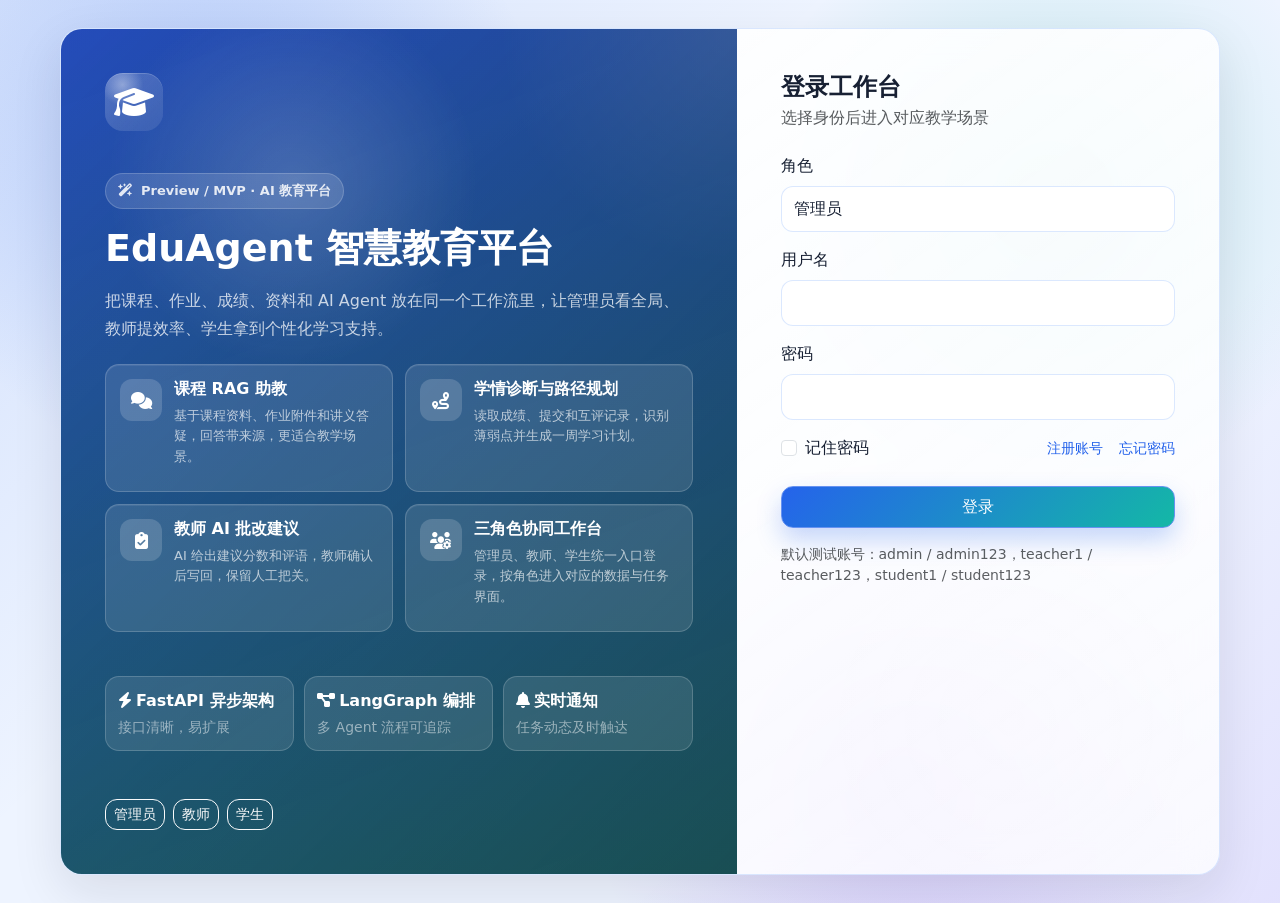
==== static/login.html @ 164353f7 "chore(repo): 同步项目代码到默认分支 # Conflicts: #	.gitignore #	README.md" ====
<!DOCTYPE html>
<html lang="zh-CN">
<head>
  <meta charset="UTF-8">
  <meta name="viewport" content="width=device-width, initial-scale=1.0">
  <title>EduAgent 智慧教育平台 - 登录</title>
  <link href="https://cdn.jsdelivr.net/npm/bootstrap@5.3.3/dist/css/bootstrap.min.css" rel="stylesheet">
  <link href="https://cdn.jsdelivr.net/npm/@fortawesome/fontawesome-free@6.5.2/css/all.min.css" rel="stylesheet">
  <link href="/static/css/app.css?v=20260730" rel="stylesheet">
</head>
<body class="auth-shell">
  <div class="auth-card row g-0">
    <div class="col-lg-7 auth-hero">
      <div class="auth-hero-content">
        <div class="brand-mark mb-4"><i class="fa-solid fa-graduation-cap fs-2"></i></div>
        <div class="auth-eyebrow"><i class="fa-solid fa-wand-magic-sparkles me-2"></i>Preview / MVP · AI 教育平台</div>
        <h1 class="auth-title">EduAgent 智慧教育平台</h1>
        <p class="auth-lead">把课程、作业、成绩、资料和 AI Agent 放在同一个工作流里，让管理员看全局、教师提效率、学生拿到个性化学习支持。</p>

        <div class="advantage-grid">
          <div class="advantage-item">
            <div class="advantage-icon"><i class="fa-solid fa-comments"></i></div>
            <div>
              <div class="advantage-title">课程 RAG 助教</div>
              <div class="advantage-desc">基于课程资料、作业附件和讲义答疑，回答带来源，更适合教学场景。</div>
            </div>
          </div>
          <div class="advantage-item">
            <div class="advantage-icon"><i class="fa-solid fa-route"></i></div>
            <div>
              <div class="advantage-title">学情诊断与路径规划</div>
              <div class="advantage-desc">读取成绩、提交和互评记录，识别薄弱点并生成一周学习计划。</div>
            </div>
          </div>
          <div class="advantage-item">
            <div class="advantage-icon"><i class="fa-solid fa-clipboard-check"></i></div>
            <div>
              <div class="advantage-title">教师 AI 批改建议</div>
              <div class="advantage-desc">AI 给出建议分数和评语，教师确认后写回，保留人工把关。</div>
            </div>
          </div>
          <div class="advantage-item">
            <div class="advantage-icon"><i class="fa-solid fa-users-gear"></i></div>
            <div>
              <div class="advantage-title">三角色协同工作台</div>
              <div class="advantage-desc">管理员、教师、学生统一入口登录，按角色进入对应的数据与任务界面。</div>
            </div>
          </div>
        </div>

        <div class="hero-mini">
          <div class="mini"><div class="fw-semibold"><i class="fa-solid fa-bolt me-1"></i>FastAPI 异步架构</div><div class="small text-white-50 mt-1">接口清晰，易扩展</div></div>
          <div class="mini"><div class="fw-semibold"><i class="fa-solid fa-diagram-project me-1"></i>LangGraph 编排</div><div class="small text-white-50 mt-1">多 Agent 流程可追踪</div></div>
          <div class="mini"><div class="fw-semibold"><i class="fa-solid fa-bell me-1"></i>实时通知</div><div class="small text-white-50 mt-1">任务动态及时触达</div></div>
        </div>
      </div>
      <div class="d-flex flex-wrap gap-2 mt-4">
        <button class="btn btn-outline-light btn-sm" onclick="fillDemo('admin','admin123','ADMIN')">管理员</button>
        <button class="btn btn-outline-light btn-sm" onclick="fillDemo('teacher1','teacher123','TEACHER')">教师</button>
        <button class="btn btn-outline-light btn-sm" onclick="fillDemo('student1','student123','STUDENT')">学生</button>
      </div>
    </div>
    <div class="col-lg-5 auth-body">
      <div class="d-flex justify-content-between align-items-start mb-4">
        <div>
          <h2 class="h4 fw-bold mb-1">登录工作台</h2>
          <div class="text-muted">选择身份后进入对应教学场景</div>
        </div>
      </div>
      <div class="mb-3">
        <label class="form-label">角色</label>
        <select id="role" class="form-select">
          <option value="ADMIN">管理员</option>
          <option value="TEACHER">教师</option>
          <option value="STUDENT">学生</option>
        </select>
      </div>
      <div class="mb-3">
        <label class="form-label">用户名</label>
        <input id="username" class="form-control" autocomplete="username">
      </div>
      <div class="mb-3">
        <label class="form-label">密码</label>
        <input id="password" type="password" class="form-control" autocomplete="current-password">
      </div>
      <div class="d-flex justify-content-between align-items-center mb-4">
        <div class="form-check">
          <input id="remember" class="form-check-input" type="checkbox">
          <label class="form-check-label" for="remember">记住密码</label>
        </div>
        <div class="d-flex gap-3">
          <a class="small text-decoration-none" href="javascript:void(0)" data-bs-toggle="modal" data-bs-target="#registerModal">注册账号</a>
          <a class="small text-decoration-none" href="javascript:void(0)" data-bs-toggle="modal" data-bs-target="#forgotModal">忘记密码</a>
        </div>
      </div>
      <button id="loginBtn" class="btn btn-primary w-100 py-2" onclick="login()">登录</button>
      <div class="mt-3 text-muted small">默认测试账号：admin / admin123，teacher1 / teacher123，student1 / student123</div>
    </div>
  </div>

  <!-- 注册账号 Modal -->
  <div class="modal fade" id="registerModal" tabindex="-1" aria-hidden="true">
    <div class="modal-dialog modal-dialog-centered">
      <div class="modal-content" style="border-radius:18px;background:var(--bg-card);backdrop-filter:blur(18px);">
        <div class="modal-header border-0 pb-0">
          <h5 class="modal-title fw-bold"><i class="fa-solid fa-user-plus me-2"></i>注册账号</h5>
          <button type="button" class="btn-close" data-bs-dismiss="modal"></button>
        </div>
        <div class="modal-body">
          <div class="mb-3">
            <label class="form-label">账号角色</label>
            <select id="regRole" class="form-select">
              <option value="STUDENT">学生</option>
              <option value="TEACHER">教师</option>
            </select>
          </div>
          <div class="mb-3">
            <label class="form-label">用户名</label>
            <input id="regUsername" class="form-control" placeholder="请输入用户名，至少3位">
          </div>
          <div class="mb-3">
            <label class="form-label">姓名</label>
            <input id="regDisplayName" class="form-control" placeholder="请输入姓名或昵称">
          </div>
          <div class="mb-3">
            <label class="form-label">邮箱</label>
            <input id="regEmail" class="form-control" placeholder="example@school.edu">
          </div>
          <div class="mb-3">
            <label class="form-label">密码</label>
            <input id="regPassword" type="password" class="form-control" placeholder="输入密码，至少6位">
          </div>
          <div class="mb-3">
            <label class="form-label">确认密码</label>
            <input id="regConfirm" type="password" class="form-control" placeholder="再次输入密码">
          </div>
        </div>
        <div class="modal-footer border-0 pt-0">
          <button class="btn btn-secondary" data-bs-dismiss="modal">取消</button>
          <button id="regBtn" class="btn btn-primary" onclick="registerAccount()">
            <i class="fa-solid fa-user-plus me-1"></i>注册
          </button>
        </div>
      </div>
    </div>
  </div>

  <!-- 忘记密码 Modal -->
  <div class="modal fade" id="forgotModal" tabindex="-1" aria-hidden="true">
    <div class="modal-dialog modal-dialog-centered">
      <div class="modal-content" style="border-radius:18px;background:var(--bg-card);backdrop-filter:blur(18px);">
        <div class="modal-header border-0 pb-0">
          <h5 class="modal-title fw-bold"><i class="fa-solid fa-key me-2"></i>重置密码</h5>
          <button type="button" class="btn-close" data-bs-dismiss="modal"></button>
        </div>
        <div class="modal-body">
          <div class="mb-3">
            <label class="form-label">用户名</label>
            <input id="fpUsername" class="form-control" placeholder="请输入您的用户名">
          </div>
          <div class="mb-3">
            <label class="form-label">账号角色</label>
            <select id="fpRole" class="form-select">
              <option value="ADMIN">管理员</option>
              <option value="TEACHER">教师</option>
              <option value="STUDENT">学生</option>
            </select>
          </div>
          <div class="mb-3">
            <label class="form-label">注册邮箱 <span class="text-muted small">（选填，验证身份用）</span></label>
            <input id="fpEmail" class="form-control" placeholder="example@school.edu">
          </div>
          <div class="mb-3">
            <label class="form-label">新密码</label>
            <input id="fpPassword" type="password" class="form-control" placeholder="输入新密码">
          </div>
          <div class="mb-3">
            <label class="form-label">确认新密码</label>
            <input id="fpConfirm" type="password" class="form-control" placeholder="再次输入新密码">
          </div>
        </div>
        <div class="modal-footer border-0 pt-0">
          <button class="btn btn-secondary" data-bs-dismiss="modal">取消</button>
          <button id="fpBtn" class="btn btn-primary" onclick="forgotPassword()">
            <i class="fa-solid fa-rotate me-1"></i>重置密码
          </button>
        </div>
      </div>
    </div>
  </div>

  <!-- Toast 提示 -->
  <div class="toast align-items-center text-bg-danger border-0 position-fixed top-0 end-0 m-3" id="toastBox" role="alert">
    <div class="d-flex">
      <div class="toast-body" id="toastText">提示</div>
      <button type="button" class="btn-close btn-close-white me-2 m-auto" data-bs-dismiss="toast"></button>
    </div>
  </div>
  <div class="toast align-items-center text-bg-success border-0 position-fixed top-0 end-0 m-3" id="toastBoxSuccess" role="alert" style="z-index:9999;">
    <div class="d-flex">
      <div class="toast-body" id="toastTextSuccess">成功</div>
      <button type="button" class="btn-close btn-close-white me-2 m-auto" data-bs-dismiss="toast"></button>
    </div>
  </div>

  <script src="https://cdn.jsdelivr.net/npm/bootstrap@5.3.3/dist/js/bootstrap.bundle.min.js"></script>
  <script>
    const rememberKey = "sms-remember-login";
    const saved = localStorage.getItem(rememberKey);
    if (saved) {
      const data = JSON.parse(saved);
      username.value = data.username || "";
      password.value = data.password || "";
      role.value = data.role || "ADMIN";
      remember.checked = true;
    }

    function fillDemo(u, p, r) {
      username.value = u;
      password.value = p;
      role.value = r;
    }

    function showToast(msg, type) {
      if (type === undefined) type = "danger";
      if (type === "success") {
        document.getElementById("toastTextSuccess").textContent = msg;
        bootstrap.Toast.getOrCreateInstance(document.getElementById("toastBoxSuccess")).show();
      } else {
        document.getElementById("toastText").textContent = msg;
        bootstrap.Toast.getOrCreateInstance(document.getElementById("toastBox")).show();
      }
    }

    async function login() {
      const payload = {
        username: username.value.trim(),
        password: password.value.trim(),
        role: role.value
      };
      if (!payload.username || !payload.password) {
        showToast("请输入用户名和密码");
        return;
      }
      loginBtn.disabled = true;
      loginBtn.textContent = "登录中...";
      try {
        const res = await fetch("/api/auth/login", {
          method: "POST",
          headers: { "Content-Type": "application/json" },
          body: JSON.stringify(payload)
        });
        const data = await res.json();
        if (data.code !== 200) throw new Error(data.message || "登录失败");
        const user = data.data;
        localStorage.setItem("token", user.token);
        localStorage.setItem("role", user.role);
        localStorage.setItem("displayName", user.displayName || user.username);
        localStorage.setItem("username", user.username);
        if (remember.checked) {
          localStorage.setItem(rememberKey, JSON.stringify(payload));
        } else {
          localStorage.removeItem(rememberKey);
        }
        location.href = user.redirectUrl + "?token=" + encodeURIComponent(user.token);
      } catch (e) {
        showToast(e.message);
      } finally {
        loginBtn.disabled = false;
        loginBtn.textContent = "登录";
      }
    }

    async function registerAccount() {
      const username = regUsername.value.trim();
      const displayName = regDisplayName.value.trim();
      const email = regEmail.value.trim();
      const password = regPassword.value.trim();
      const confirm = regConfirm.value.trim();
      const roleValue = regRole.value;

      if (!username) { showToast("请输入用户名"); return; }
      if (username.length < 3) { showToast("用户名长度至少3位"); return; }
      if (!password) { showToast("请输入密码"); return; }
      if (password.length < 6) { showToast("密码长度至少6位"); return; }
      if (password !== confirm) { showToast("两次密码输入不一致"); return; }

      regBtn.disabled = true;
      regBtn.innerHTML = '<i class="fa-solid fa-spinner fa-spin me-1"></i>注册中...';
      try {
        const res = await fetch("/api/auth/register", {
          method: "POST",
          headers: { "Content-Type": "application/json" },
          body: JSON.stringify({ username, password, display_name: displayName || username, email: email || null, role: roleValue })
        });
        const data = await res.json();
        if (data.code !== 200) throw new Error(data.message || "注册失败");
        showToast("注册成功，请使用新账号登录", "success");
        bootstrap.Modal.getInstance(document.getElementById("registerModal")).hide();
        role.value = roleValue;
        window.username.value = username;
        window.password.value = "";
        regUsername.value = "";
        regDisplayName.value = "";
        regEmail.value = "";
        regPassword.value = "";
        regConfirm.value = "";
      } catch (e) {
        showToast(e.message);
      } finally {
        regBtn.disabled = false;
        regBtn.innerHTML = '<i class="fa-solid fa-user-plus me-1"></i>注册';
      }
    }

    async function forgotPassword() {
      const username = fpUsername.value.trim();
      const role = fpRole.value;
      const email = fpEmail.value.trim();
      const password = fpPassword.value.trim();
      const confirm = fpConfirm.value.trim();

      if (!username) { showToast("请输入用户名"); return; }
      if (!password) { showToast("请输入新密码"); return; }
      if (password.length < 6) { showToast("密码长度至少6位"); return; }
      if (password !== confirm) { showToast("两次密码输入不一致"); return; }

      fpBtn.disabled = true;
      fpBtn.innerHTML = '<i class="fa-solid fa-spinner fa-spin me-1"></i>重置中...';
      try {
        const res = await fetch("/api/auth/forgot-password", {
          method: "POST",
          headers: { "Content-Type": "application/json" },
          body: JSON.stringify({ username, role, email: email || null, new_password: password })
        });
        const data = await res.json();
        if (data.code !== 200) throw new Error(data.message || "重置失败");
        showToast("密码重置成功，请使用新密码登录", "success");
        bootstrap.Modal.getInstance(document.getElementById("forgotModal")).hide();
        fpUsername.value = "";
        fpEmail.value = "";
        fpPassword.value = "";
        fpConfirm.value = "";
      } catch (e) {
        showToast(e.message);
      } finally {
        fpBtn.disabled = false;
        fpBtn.innerHTML = '<i class="fa-solid fa-rotate me-1"></i>重置密码';
      }
    }

    document.getElementById("registerModal").addEventListener("show.bs.modal", function() {
      regRole.value = role.value === "ADMIN" ? "STUDENT" : role.value;
    });

    document.addEventListener("keydown", function(e) {
      if (e.key === "Enter") {
        var register = document.getElementById("registerModal");
        var forgot = document.getElementById("forgotModal");
        if (register && register.classList.contains("show")) {
          registerAccount();
        } else if (forgot && forgot.classList.contains("show")) {
          forgotPassword();
        } else {
          login();
        }
      }
    });
  </script>
</body>
</html>
---- static/css/app.css ----
:root {
  --bg: #eef4ff;
  --bg-card: rgba(255, 255, 255, 0.88);
  --bg-panel: rgba(255, 255, 255, 0.96);
  --bg-soft: rgba(241, 245, 249, 0.9);
  --text: #172033;
  --text-main: var(--text);
  --muted: #64748b;
  --border: rgba(59, 130, 246, 0.18);
  --shadow: 0 18px 50px rgba(15, 23, 42, .10);
  --accent: #2563eb;
  --accent-2: #14b8a6;
  --accent-3: #7c3aed;
  --accent-4: #f97316;
  --focus-ring: rgba(37, 99, 235, 0.18);
  --card-grad-from: rgba(255, 255, 255, 0.94);
  --card-grad-to: rgba(255, 255, 255, 0.78);
  --card-tint: rgba(37, 99, 235, 0.08);
  --hover-tint: rgba(37, 99, 235, 0.07);
  --hero-from: rgba(29, 78, 216, 0.95);
  --hero-to: rgba(15, 118, 110, 0.92);
  --sidebar-from: rgba(15, 23, 42, 0.98);
  --sidebar-to: rgba(30, 41, 59, 0.94);
  --spot-1: rgba(37, 99, 235, 0.13);
  --spot-2: rgba(20, 184, 166, 0.12);
  --spot-3: rgba(124, 58, 237, 0.10);
  --grid-line: rgba(255, 255, 255, 0.18);
  --hero-badge-bg: rgba(37, 99, 235, 0.08);
  --hero-badge-text: var(--accent);
  --nav-active-bg: rgba(255, 255, 255, 0.16);
  --nav-hover-bg: rgba(255, 255, 255, 0.10);
  --nav-active-shadow: 0 12px 26px rgba(15, 23, 42, 0.18);
  --button-shadow: 0 12px 24px rgba(37, 99, 235, 0.25);
}

[data-theme="dark"] {
  --bg: #0b1220;
  --bg-card: rgba(15, 23, 42, 0.88);
  --bg-panel: rgba(15, 23, 42, 0.97);
  --bg-soft: rgba(20, 31, 52, 0.92);
  --text: #e5eefc;
  --text-main: var(--text);
  --muted: #93a4bd;
  --border: rgba(148, 163, 184, 0.18);
  --shadow: 0 18px 50px rgba(0, 0, 0, .34);
  --focus-ring: rgba(96, 165, 250, 0.24);
  --card-grad-from: rgba(15, 23, 42, 0.92);
  --card-grad-to: rgba(15, 23, 42, 0.76);
  --card-tint: rgba(148, 163, 184, 0.08);
  --hover-tint: rgba(148, 163, 184, 0.10);
  --grid-line: rgba(148, 163, 184, 0.12);
  --hero-badge-bg: rgba(255, 255, 255, 0.08);
  --nav-active-bg: rgba(255, 255, 255, 0.14);
  --nav-hover-bg: rgba(255, 255, 255, 0.08);
  --nav-active-shadow: 0 16px 36px rgba(0, 0, 0, 0.28);
  --button-shadow: 0 18px 32px rgba(0, 0, 0, 0.28);
}

body[data-role="admin"] {
  --accent: #3b82f6;
  --accent-2: #22d3ee;
  --accent-3: #6366f1;
  --accent-4: #8b5cf6;
  --border: rgba(96, 165, 250, 0.24);
  --focus-ring: rgba(59, 130, 246, 0.22);
  --card-tint: rgba(59, 130, 246, 0.10);
  --hover-tint: rgba(34, 211, 238, 0.10);
  --hero-from: rgba(15, 23, 42, 0.96);
  --hero-to: rgba(29, 78, 216, 0.92);
  --sidebar-from: rgba(2, 6, 23, 0.98);
  --sidebar-to: rgba(15, 23, 42, 0.95);
  --spot-1: rgba(59, 130, 246, 0.17);
  --spot-2: rgba(34, 211, 238, 0.14);
  --spot-3: rgba(99, 102, 241, 0.12);
  --hero-badge-bg: rgba(59, 130, 246, 0.14);
  --hero-badge-text: #dbeafe;
  --button-shadow: 0 14px 28px rgba(37, 99, 235, 0.30);
}

body[data-role="teacher"] {
  --accent: #ea580c;
  --accent-2: #f59e0b;
  --accent-3: #fb923c;
  --accent-4: #b45309;
  --border: rgba(249, 115, 22, 0.22);
  --focus-ring: rgba(249, 115, 22, 0.22);
  --card-tint: rgba(251, 146, 60, 0.10);
  --hover-tint: rgba(249, 115, 22, 0.08);
  --hero-from: rgba(154, 52, 18, 0.96);
  --hero-to: rgba(249, 115, 22, 0.90);
  --sidebar-from: rgba(124, 45, 18, 0.98);
  --sidebar-to: rgba(154, 52, 18, 0.94);
  --spot-1: rgba(251, 146, 60, 0.16);
  --spot-2: rgba(245, 158, 11, 0.13);
  --spot-3: rgba(234, 88, 12, 0.10);
  --hero-badge-bg: rgba(255, 237, 213, 0.16);
  --hero-badge-text: #fff7ed;
  --button-shadow: 0 14px 28px rgba(194, 65, 12, 0.24);
}

body[data-role="student"] {
  --accent: #16a34a;
  --accent-2: #10b981;
  --accent-3: #84cc16;
  --accent-4: #0f766e;
  --border: rgba(34, 197, 94, 0.22);
  --focus-ring: rgba(34, 197, 94, 0.20);
  --card-tint: rgba(52, 211, 153, 0.10);
  --hover-tint: rgba(34, 197, 94, 0.08);
  --hero-from: rgba(5, 150, 105, 0.94);
  --hero-to: rgba(22, 163, 74, 0.88);
  --sidebar-from: rgba(6, 95, 70, 0.98);
  --sidebar-to: rgba(21, 128, 61, 0.94);
  --spot-1: rgba(34, 197, 94, 0.15);
  --spot-2: rgba(16, 185, 129, 0.13);
  --spot-3: rgba(132, 204, 22, 0.12);
  --hero-badge-bg: rgba(220, 252, 231, 0.22);
  --hero-badge-text: #ecfdf5;
  --button-shadow: 0 14px 28px rgba(22, 163, 74, 0.22);
}

[data-theme="dark"] body[data-role="admin"] {
  --border: rgba(96, 165, 250, 0.28);
  --bg-soft: rgba(10, 20, 44, 0.92);
  --card-grad-from: rgba(9, 18, 38, 0.94);
  --card-grad-to: rgba(12, 25, 52, 0.78);
  --hover-tint: rgba(34, 211, 238, 0.12);
}

[data-theme="dark"] body[data-role="teacher"] {
  --border: rgba(251, 146, 60, 0.28);
  --bg-soft: rgba(54, 25, 12, 0.88);
  --card-grad-from: rgba(52, 26, 14, 0.92);
  --card-grad-to: rgba(79, 36, 12, 0.78);
  --hover-tint: rgba(249, 115, 22, 0.12);
}

[data-theme="dark"] body[data-role="student"] {
  --border: rgba(52, 211, 153, 0.26);
  --bg-soft: rgba(9, 42, 31, 0.90);
  --card-grad-from: rgba(8, 34, 28, 0.92);
  --card-grad-to: rgba(13, 56, 43, 0.78);
  --hover-tint: rgba(34, 197, 94, 0.12);
}

* { box-sizing: border-box; }

body {
  background:
    radial-gradient(circle at 10% 10%, var(--spot-1), transparent 28%),
    radial-gradient(circle at 90% 18%, var(--spot-2), transparent 22%),
    radial-gradient(circle at 80% 88%, var(--spot-3), transparent 22%),
    var(--bg);
  color: var(--text);
}

body::before {
  content: "";
  position: fixed;
  inset: 0;
  pointer-events: none;
  background-image:
    linear-gradient(var(--grid-line) 1px, transparent 1px),
    linear-gradient(90deg, var(--grid-line) 1px, transparent 1px);
  background-size: 56px 56px;
  mask-image: linear-gradient(to bottom right, rgba(0,0,0,.35), transparent 70%);
  opacity: .25;
}

a { color: var(--accent); }

.page-shell {
  min-height: 100vh;
  position: relative;
  isolation: isolate;
  background:
    radial-gradient(circle at top left, color-mix(in srgb, var(--accent) 18%, transparent), transparent 26%),
    radial-gradient(circle at 90% 0%, color-mix(in srgb, var(--accent-2) 16%, transparent), transparent 22%),
    radial-gradient(circle at 74% 92%, color-mix(in srgb, var(--accent-3) 12%, transparent), transparent 26%),
    var(--bg);
}

.page-shell::after {
  content: "";
  position: fixed;
  inset: 0;
  z-index: -1;
  pointer-events: none;
  background:
    linear-gradient(120deg, transparent 0 42%, color-mix(in srgb, var(--accent) 5%, transparent) 42% 43%, transparent 43% 100%),
    radial-gradient(circle at 26px 26px, color-mix(in srgb, var(--accent-2) 18%, transparent) 2px, transparent 3px);
  background-size: 100% 100%, 42px 42px;
  opacity: .7;
}

.auth-shell {
  min-height: 100vh;
  display: grid;
  place-items: center;
  padding: 28px;
  position: relative;
  overflow: hidden;
  background:
    radial-gradient(circle at 18% 18%, color-mix(in srgb, var(--accent) 24%, transparent), transparent 25%),
    radial-gradient(circle at 82% 22%, color-mix(in srgb, var(--accent-2) 18%, transparent), transparent 24%),
    radial-gradient(circle at 70% 86%, color-mix(in srgb, var(--accent-3) 18%, transparent), transparent 26%),
    linear-gradient(135deg, color-mix(in srgb, var(--accent) 14%, transparent), transparent 38%),
    linear-gradient(315deg, color-mix(in srgb, var(--accent-3) 10%, transparent), transparent 30%),
    var(--bg);
}

.auth-shell::before {
  content: "";
  position: fixed;
  inset: 0;
  pointer-events: none;
  background:
    linear-gradient(90deg, color-mix(in srgb, var(--grid-line) 70%, transparent) 1px, transparent 1px),
    linear-gradient(color-mix(in srgb, var(--grid-line) 70%, transparent) 1px, transparent 1px),
    radial-gradient(circle at 50% 50%, color-mix(in srgb, var(--grid-line) 90%, transparent) 0 2px, transparent 3px);
  background-size: 68px 68px, 68px 68px, 34px 34px;
  mask-image: radial-gradient(circle at 50% 50%, #000, transparent 72%);
  opacity: .42;
}

.auth-card, .panel, .card-dash, .card-s, .card-t, .table-wrap, .section-card, .kpi, .monitor-card {
  background: linear-gradient(145deg, var(--card-grad-from), var(--card-grad-to));
  border: 1px solid var(--border);
  box-shadow: var(--shadow);
  backdrop-filter: blur(18px);
  border-radius: 16px;
}

[data-theme="dark"] .auth-card,
[data-theme="dark"] .panel,
[data-theme="dark"] .card-dash,
[data-theme="dark"] .card-s,
[data-theme="dark"] .card-t,
[data-theme="dark"] .table-wrap,
[data-theme="dark"] .section-card,
[data-theme="dark"] .kpi,
[data-theme="dark"] .monitor-card {
  background: linear-gradient(145deg, var(--card-grad-from), var(--card-grad-to));
}

.auth-card {
  width: min(1160px, 100%);
  overflow: hidden;
  border-radius: 22px;
  position: relative;
}

.auth-card::after {
  content: "";
  position: absolute;
  inset: 0;
  background:
    radial-gradient(circle at 20% 18%, rgba(255,255,255,.16), transparent 16%),
    radial-gradient(circle at 82% 82%, rgba(255,255,255,.12), transparent 16%);
  pointer-events: none;
}

.auth-hero {
  position: relative;
  background:
    linear-gradient(160deg, var(--hero-from), var(--hero-to)),
    url('https://images.unsplash.com/photo-1516321318423-f06f85e504b3?auto=format&fit=crop&w=1200&q=80') center/cover;
  color: #fff;
  padding: 44px;
  min-height: 100%;
  display: flex;
  flex-direction: column;
  justify-content: space-between;
  gap: 24px;
}

.auth-hero::before {
  content: "";
  position: absolute;
  inset: 0;
  background:
    linear-gradient(135deg, rgba(15,23,42,.18), rgba(15,23,42,.48)),
    radial-gradient(circle at top right, rgba(255,255,255,.14), transparent 22%);
}

.auth-hero > * { position: relative; z-index: 1; }
.auth-body { padding: 44px; position: relative; }

.auth-hero-content {
  display: grid;
  gap: 18px;
}

.auth-eyebrow {
  display: inline-flex;
  align-items: center;
  width: fit-content;
  padding: 7px 12px;
  border-radius: 999px;
  background: rgba(255,255,255,.13);
  border: 1px solid rgba(255,255,255,.18);
  color: rgba(255,255,255,.86);
  font-size: 13px;
  font-weight: 700;
}

.auth-title {
  max-width: 560px;
  margin: 0;
  font-size: 38px;
  line-height: 1.12;
  font-weight: 800;
  letter-spacing: 0;
}

.auth-lead {
  max-width: 620px;
  margin: 0;
  color: rgba(255,255,255,.76);
  line-height: 1.72;
}

.advantage-grid {
  display: grid;
  grid-template-columns: repeat(2, minmax(0, 1fr));
  gap: 12px;
  margin-top: 4px;
}

.advantage-item {
  display: grid;
  grid-template-columns: 42px 1fr;
  gap: 12px;
  padding: 14px;
  min-height: 128px;
  border-radius: 14px;
  background: rgba(255,255,255,.11);
  border: 1px solid rgba(255,255,255,.18);
  box-shadow: inset 0 1px 0 rgba(255,255,255,.08);
}

.advantage-icon {
  width: 42px;
  height: 42px;
  display: grid;
  place-items: center;
  border-radius: 12px;
  background: rgba(255,255,255,.16);
  color: #fff;
  font-size: 17px;
}

.advantage-title {
  font-weight: 800;
  line-height: 1.3;
  color: #fff;
}

.advantage-desc {
  margin-top: 6px;
  color: rgba(255,255,255,.68);
  font-size: 13px;
  line-height: 1.58;
}

.brand-mark {
  width: 58px;
  height: 58px;
  border-radius: 18px;
  background: linear-gradient(135deg, rgba(255,255,255,.20), rgba(255,255,255,.08));
  display: grid;
  place-items: center;
  box-shadow: inset 0 1px 0 rgba(255,255,255,.18);
}

.hero-mini {
  display: grid;
  gap: 10px;
  grid-template-columns: repeat(3, minmax(0, 1fr));
  margin-top: 26px;
}

.hero-mini .mini {
  padding: 12px;
  border-radius: 14px;
  background: rgba(255,255,255,.10);
  border: 1px solid rgba(255,255,255,.18);
}

.form-control, .form-select {
  border-radius: 12px;
  border-color: var(--border);
  background: var(--bg-panel);
  color: var(--text);
  min-height: 46px;
}

.form-control:focus, .form-select:focus {
  box-shadow: 0 0 0 .22rem var(--focus-ring);
  border-color: var(--accent);
}

.btn {
  border-radius: 12px;
}

.btn-primary {
  background: linear-gradient(135deg, var(--accent), var(--accent-2));
  border: 1px solid color-mix(in srgb, var(--accent) 70%, #ffffff 30%);
  box-shadow: var(--button-shadow);
}

.btn-primary:hover { filter: brightness(1.04); }
.btn-outline-light, .btn-outline-secondary, .btn-outline-primary, .btn-outline-success { border-radius: 12px; }

.btn-outline-primary {
  color: var(--accent);
  border-color: color-mix(in srgb, var(--accent) 48%, transparent);
  background: color-mix(in srgb, var(--card-tint) 65%, transparent);
}

.btn-outline-primary:hover,
.btn-outline-primary:focus,
.btn-outline-primary:active {
  color: #fff;
  background: linear-gradient(135deg, var(--accent), var(--accent-2));
  border-color: transparent;
}

.text-primary {
  color: var(--accent) !important;
}

.text-bg-primary,
.bg-primary {
  background: linear-gradient(135deg, var(--accent), var(--accent-2)) !important;
  color: #fff !important;
  border-color: transparent !important;
}

.border-primary {
  border-color: color-mix(in srgb, var(--accent) 55%, transparent) !important;
}

.bg-primary.bg-opacity-10,
.badge-soft.bg-primary.bg-opacity-10 {
  background: color-mix(in srgb, var(--accent) 14%, transparent) !important;
  color: var(--accent) !important;
}

.dashboard-shell {
  display: grid;
  grid-template-columns: 272px 1fr;
  min-height: 100vh;
}

.sidebar {
  position: relative;
  background:
    linear-gradient(180deg, var(--sidebar-from), var(--sidebar-to)),
    radial-gradient(circle at 0 0, color-mix(in srgb, var(--accent) 45%, transparent), transparent 32%),
    radial-gradient(circle at 100% 100%, color-mix(in srgb, var(--accent-2) 35%, transparent), transparent 35%);
  color: #fff;
  padding: 20px 16px;
  overflow: hidden;
}

.sidebar::before {
  content: "";
  position: absolute;
  inset: auto -30px -40px auto;
  width: 180px;
  height: 180px;
  border-radius: 50%;
  background: radial-gradient(circle, color-mix(in srgb, var(--accent-2) 26%, transparent), transparent 68%);
  pointer-events: none;
}

.sidebar .nav-item {
  display: flex;
  align-items: center;
  gap: 12px;
  padding: 13px 14px;
  border-radius: 14px;
  color: rgba(255,255,255,.80);
  cursor: pointer;
  transition: transform .18s ease, background .18s ease, color .18s ease, box-shadow .18s ease;
}

.sidebar .nav-item:hover,
.sidebar .nav-item.active {
  background: linear-gradient(135deg, var(--nav-active-bg), var(--nav-hover-bg));
  color: #fff;
  transform: translateX(2px);
  box-shadow: var(--nav-active-shadow);
}

.sidebar .nav-item i { width: 18px; text-align: center; }

.main-area {
  padding: 20px;
  position: relative;
}

.topbar {
  display: flex;
  align-items: center;
  justify-content: space-between;
  gap: 16px;
  padding: 16px 18px;
  border-radius: 18px;
  background: var(--bg-card);
  border: 1px solid var(--border);
  box-shadow: var(--shadow);
}

.topbar-role-slot {
  flex: 1 1 auto;
  display: flex;
  justify-content: center;
  min-width: 0;
}

.role-identity-marker {
  position: relative;
  display: inline-flex;
  align-items: center;
  gap: 14px;
  min-width: min(320px, 100%);
  max-width: 360px;
  padding: 10px 16px;
  border-radius: 16px;
  border: 1px solid color-mix(in srgb, var(--accent) 26%, var(--border));
  background:
    linear-gradient(135deg, color-mix(in srgb, var(--accent) 10%, transparent), color-mix(in srgb, var(--accent-2) 8%, transparent)),
    color-mix(in srgb, var(--bg-card) 92%, transparent);
  box-shadow: 0 12px 28px color-mix(in srgb, var(--accent) 12%, transparent);
  overflow: hidden;
  transition: transform .18s ease, box-shadow .18s ease, border-color .18s ease, background .18s ease;
}

.role-identity-marker::after {
  content: "";
  position: absolute;
  inset: 0;
  pointer-events: none;
  background:
    radial-gradient(circle at 18% 24%, color-mix(in srgb, var(--accent-2) 18%, transparent), transparent 20%),
    linear-gradient(120deg, transparent 0 64%, color-mix(in srgb, var(--accent) 12%, transparent) 64% 65%, transparent 65% 100%);
  opacity: .9;
}

.role-identity-marker:hover,
.role-identity-marker:focus-visible {
  transform: translateY(-1px);
  border-color: color-mix(in srgb, var(--accent) 48%, transparent);
  box-shadow: 0 18px 34px color-mix(in srgb, var(--accent) 18%, transparent);
  outline: none;
}

.role-identity-icon,
.role-identity-copy {
  position: relative;
  z-index: 1;
}

.role-identity-icon {
  width: 46px;
  height: 46px;
  flex: 0 0 46px;
  display: grid;
  place-items: center;
  border-radius: 14px;
  background: color-mix(in srgb, var(--bg-panel) 84%, transparent);
  border: 1px solid color-mix(in srgb, var(--accent) 24%, transparent);
  color: var(--accent);
  box-shadow: inset 0 1px 0 rgba(255,255,255,.18);
}

.role-identity-icon > i:first-child {
  font-size: 20px;
}

.role-identity-accent {
  position: absolute;
  right: -5px;
  bottom: -4px;
  width: 22px;
  height: 22px;
  display: grid;
  place-items: center;
  border-radius: 999px;
  background: linear-gradient(135deg, var(--accent), var(--accent-2));
  color: #fff;
  font-size: 10px;
  box-shadow: 0 6px 14px color-mix(in srgb, var(--accent) 28%, transparent);
}

.role-identity-copy {
  min-width: 0;
  display: grid;
  gap: 3px;
}

.role-identity-badge {
  font-size: 11px;
  line-height: 1.2;
  font-weight: 700;
  letter-spacing: 0;
  color: var(--accent);
}

.role-identity-label {
  font-size: 14px;
  line-height: 1.25;
  font-weight: 700;
  color: var(--text);
  white-space: nowrap;
}

#quickCommentBox .btn {
  min-width: 180px;
  max-width: 100%;
  white-space: normal;
}

#quickCommentBox .btn .small {
  opacity: .85;
}

body[data-role="admin"] .role-identity-marker {
  background:
    linear-gradient(135deg, color-mix(in srgb, var(--accent) 12%, transparent), color-mix(in srgb, var(--accent-2) 10%, transparent)),
    color-mix(in srgb, var(--bg-card) 90%, transparent);
}

body[data-role="teacher"] .role-identity-marker {
  background:
    linear-gradient(135deg, color-mix(in srgb, var(--accent) 12%, transparent), color-mix(in srgb, var(--accent-2) 9%, transparent)),
    color-mix(in srgb, var(--bg-card) 90%, transparent);
}

body[data-role="student"] .role-identity-marker {
  background:
    linear-gradient(135deg, color-mix(in srgb, var(--accent) 11%, transparent), color-mix(in srgb, var(--accent-2) 9%, transparent)),
    color-mix(in srgb, var(--bg-card) 90%, transparent);
}

.kpi-grid {
  display: grid;
  gap: 16px;
  grid-template-columns: repeat(auto-fill, minmax(200px, 1fr));
}

.kpi {
  padding: 18px;
  position: relative;
  overflow: hidden;
}

.kpi::before {
  content: "";
  position: absolute;
  inset: auto -14px -18px auto;
  width: 110px;
  height: 110px;
  border-radius: 50%;
  background: radial-gradient(circle, color-mix(in srgb, var(--accent) 18%, transparent), transparent 68%);
  pointer-events: none;
}

.kpi:nth-child(2n)::before { background: radial-gradient(circle, color-mix(in srgb, var(--accent-2) 18%, transparent), transparent 68%); }
.kpi:nth-child(3n)::before { background: radial-gradient(circle, color-mix(in srgb, var(--accent-3) 18%, transparent), transparent 68%); }

.kpi .value {
  font-size: 30px;
  font-weight: 800;
  line-height: 1.1;
}

.kpi .label {
  color: var(--muted);
  font-size: 13px;
  margin-top: 4px;
}

.section-card {
  padding: 18px;
  position: relative;
  overflow: hidden;
  height: 100%;
}

.section-card::before,
.table-wrap::before,
.kpi::after {
  content: "";
  position: absolute;
  inset: 0;
  pointer-events: none;
  background:
    radial-gradient(circle at 12% 0%, color-mix(in srgb, var(--accent) 10%, transparent), transparent 22%),
    linear-gradient(135deg, color-mix(in srgb, var(--accent-2) 5%, transparent), transparent 36%);
  opacity: .85;
}

.section-head {
  display:flex;
  justify-content:space-between;
  align-items:center;
  gap: 12px;
  margin-bottom: 14px;
}

.empty-panel {
  min-height: 220px;
  display: flex;
  align-items: center;
  justify-content: center;
  text-align: center;
  padding: 24px;
}

.empty-panel.compact {
  min-height: 160px;
}

.empty-panel-copy {
  max-width: 420px;
}

.empty-panel-title {
  font-size: 16px;
  font-weight: 700;
  margin-bottom: 6px;
  color: var(--text);
}

.empty-panel-desc {
  color: var(--muted);
  font-size: 13px;
  line-height: 1.6;
}

.empty-panel-actions {
  display: flex;
  justify-content: center;
  flex-wrap: wrap;
  gap: 10px;
  margin-top: 14px;
}

.dashboard-card-fill {
  min-height: 320px;
  display: flex;
  flex-direction: column;
}

.dashboard-card-fill > .section-head {
  flex: 0 0 auto;
}

.dashboard-card-fill > .card-body-fill {
  flex: 1 1 auto;
  display: flex;
  flex-direction: column;
}

.workflow-guide {
  padding: 18px;
  border: 1px solid var(--border);
  border-radius: 16px;
  background:
    linear-gradient(135deg, color-mix(in srgb, var(--accent) 9%, transparent), transparent 44%),
    linear-gradient(145deg, var(--card-grad-from), var(--card-grad-to));
  box-shadow: var(--shadow);
  backdrop-filter: blur(18px);
}

.workflow-guide-head {
  display: flex;
  align-items: flex-start;
  justify-content: space-between;
  gap: 14px;
  margin-bottom: 14px;
}

.workflow-guide-kicker {
  color: var(--accent);
  font-size: 12px;
  font-weight: 800;
  margin-bottom: 4px;
}

.workflow-guide-title {
  color: var(--text);
  font-weight: 800;
  line-height: 1.45;
}

.workflow-guide-badge {
  display: inline-flex;
  align-items: center;
  justify-content: center;
  flex: 0 0 auto;
  border-radius: 999px;
  padding: 6px 10px;
  color: var(--accent);
  background: color-mix(in srgb, var(--accent) 12%, transparent);
  border: 1px solid color-mix(in srgb, var(--accent) 22%, transparent);
  font-size: 12px;
  font-weight: 800;
}

.workflow-steps {
  display: grid;
  grid-template-columns: repeat(auto-fit, minmax(220px, 1fr));
  gap: 12px;
}

.workflow-step {
  display: grid;
  grid-template-columns: 34px minmax(0, 1fr);
  gap: 10px;
  align-items: start;
  min-height: 104px;
  padding: 14px;
  border-radius: 14px;
  border: 1px solid var(--border);
  background: color-mix(in srgb, var(--bg-panel) 82%, transparent);
}

.workflow-step span {
  width: 34px;
  height: 34px;
  display: inline-flex;
  align-items: center;
  justify-content: center;
  border-radius: 10px;
  background: var(--accent);
  color: #fff;
  font-weight: 800;
}

.workflow-step strong {
  display: block;
  min-width: 0;
  color: var(--text);
  line-height: 1.35;
}

.workflow-step small {
  display: block;
  grid-column: 2;
  min-width: 0;
  color: var(--muted);
  line-height: 1.55;
  margin-top: 4px;
  word-break: normal;
  overflow-wrap: anywhere;
}

.ai-readiness {
  margin-top: 14px;
  padding-top: 14px;
  border-top: 1px solid var(--border);
}

.ai-readiness-list {
  display: grid;
  gap: 9px;
  margin: 0;
  padding: 0;
  list-style: none;
}

.ai-readiness-list li {
  display: flex;
  gap: 9px;
  align-items: flex-start;
  color: var(--muted);
  font-size: 13px;
  line-height: 1.55;
}

.ai-readiness-list i {
  color: var(--accent);
  margin-top: 3px;
}

.metric-muted {
  color: var(--muted);
  font-size: 13px;
}

.activity-page-list {
  display: flex;
  flex-direction: column;
  gap: 10px;
  flex: 1 1 auto;
}

.activity-item {
  padding: 12px 14px;
  border-radius: 14px;
  background: color-mix(in srgb, var(--bg-panel) 82%, transparent);
  border: 1px solid var(--border);
}

.activity-title {
  font-weight: 700;
  color: var(--text);
}

.activity-content {
  color: var(--muted);
  font-size: 13px;
  line-height: 1.55;
  margin-top: 6px;
}

.activity-meta {
  color: var(--muted);
  font-size: 12px;
  margin-top: 8px;
}

.activity-pager {
  display: flex;
  justify-content: flex-end;
  align-items: center;
  gap: 8px;
  margin-top: 12px;
}

.activity-pager .btn {
  min-width: 36px;
}

.chart-surface {
  min-height: 320px;
  display: flex;
  align-items: stretch;
}

.toolbar {
  display:flex;
  gap:10px;
  flex-wrap:wrap;
}

.toolbar .form-control, .toolbar .form-select {
  min-width: 160px;
  max-width: 240px;
}

.table-wrap {
  padding: 14px;
  overflow: auto;
  position: relative;
}

.table-wrap > *, .section-card > *, .kpi > * { position: relative; z-index: 1; }

.table {
  color: inherit;
  margin-bottom: 0;
}

.table thead th {
  border-color: var(--border);
  color: var(--muted);
  font-weight: 600;
  white-space: nowrap;
}

.table tbody td { border-color: var(--border); }

.dashboard-chart-grid {
  display: grid;
  gap: 16px;
  grid-template-columns: 2fr 1fr 1fr;
  align-items: stretch;
}

.dashboard-chart-grid .section-card {
  margin-bottom: 0;
  height: 100%;
}

.dashboard-card-main {
  grid-column: span 2;
}

.dashboard-card-side {
  grid-column: span 1;
}

.teacher-course-table,
.teacher-student-table,
.teacher-assignment-table,
.teacher-peer-table,
.teacher-grading-table,
.student-course-table,
.student-assignment-table,
.student-peer-table,
.student-grade-table,
.student-plan-table {
  table-layout: fixed;
  width: 100%;
}

.teacher-course-table {
  min-width: 1120px;
}

.teacher-student-table {
  min-width: 920px;
}

.teacher-course-table th,
.teacher-course-table td,
.teacher-student-table th,
.teacher-student-table td,
.teacher-assignment-table th,
.teacher-assignment-table td,
.teacher-peer-table th,
.teacher-peer-table td,
.teacher-grading-table th,
.teacher-grading-table td,
.student-course-table th,
.student-course-table td,
.student-assignment-table th,
.student-assignment-table td,
.student-peer-table th,
.student-peer-table td,
.student-grade-table th,
.student-grade-table td,
.student-plan-table th,
.student-plan-table td {
  vertical-align: middle;
  overflow-wrap: anywhere;
}

.teacher-course-table th:nth-child(1),
.teacher-course-table td:nth-child(1) { width: 220px; }
.teacher-course-table th:nth-child(2),
.teacher-course-table td:nth-child(2) { width: auto; }
.teacher-course-table th:nth-child(3),
.teacher-course-table td:nth-child(3) { width: 180px; }
.teacher-course-table th:nth-child(4),
.teacher-course-table td:nth-child(4),
.teacher-course-table th:nth-child(5),
.teacher-course-table td:nth-child(5) { width: 100px; text-align: center; }
.teacher-course-table th:nth-child(6),
.teacher-course-table td:nth-child(6) { width: 170px; text-align: center; }

.teacher-student-table th:nth-child(1),
.teacher-student-table td:nth-child(1) { width: 280px; }
.teacher-student-table th:nth-child(2),
.teacher-student-table td:nth-child(2) { width: 220px; }
.teacher-student-table th:nth-child(3),
.teacher-student-table td:nth-child(3) { width: auto; }

.teacher-assignment-table {
  min-width: 1180px;
}

.teacher-assignment-table th:nth-child(1),
.teacher-assignment-table td:nth-child(1) { width: 300px; }
.teacher-assignment-table th:nth-child(2),
.teacher-assignment-table td:nth-child(2) { width: 230px; }
.teacher-assignment-table th:nth-child(3),
.teacher-assignment-table td:nth-child(3) { width: 90px; text-align: center; }
.teacher-assignment-table th:nth-child(4),
.teacher-assignment-table td:nth-child(4),
.teacher-assignment-table th:nth-child(5),
.teacher-assignment-table td:nth-child(5) { width: 120px; text-align: center; }
.teacher-assignment-table th:nth-child(6),
.teacher-assignment-table td:nth-child(6) { width: 110px; text-align: center; }
.teacher-assignment-table th:nth-child(7),
.teacher-assignment-table td:nth-child(7) { width: 150px; text-align: center; }

.teacher-peer-table {
  min-width: 1180px;
}

.teacher-peer-table th:nth-child(1),
.teacher-peer-table td:nth-child(1) { width: 240px; }
.teacher-peer-table th:nth-child(2),
.teacher-peer-table td:nth-child(2) { width: 110px; text-align: center; }
.teacher-peer-table th:nth-child(3),
.teacher-peer-table td:nth-child(3) { width: 260px; }
.teacher-peer-table th:nth-child(4),
.teacher-peer-table td:nth-child(4) { width: 260px; }
.teacher-peer-table th:nth-child(5),
.teacher-peer-table td:nth-child(5) { width: auto; }
.teacher-peer-table th:nth-child(6),
.teacher-peer-table td:nth-child(6) { width: 120px; text-align: center; }

.teacher-grading-table {
  min-width: 1040px;
}

.teacher-grading-table th:nth-child(1),
.teacher-grading-table td:nth-child(1) { width: 150px; }
.teacher-grading-table th:nth-child(2),
.teacher-grading-table td:nth-child(2) { width: auto; }
.teacher-grading-table th:nth-child(3),
.teacher-grading-table td:nth-child(3) { width: 120px; text-align: center; }
.teacher-grading-table th:nth-child(4),
.teacher-grading-table td:nth-child(4) { width: 90px; text-align: center; }
.teacher-grading-table th:nth-child(5),
.teacher-grading-table td:nth-child(5) { width: 170px; text-align: center; }

.student-course-table {
  min-width: 1120px;
}

.student-course-table th:nth-child(1),
.student-course-table td:nth-child(1) { width: 240px; }
.student-course-table th:nth-child(2),
.student-course-table td:nth-child(2) { width: 150px; }
.student-course-table th:nth-child(3),
.student-course-table td:nth-child(3) { width: 190px; }
.student-course-table th:nth-child(4),
.student-course-table td:nth-child(4) { width: 90px; text-align: center; }
.student-course-table th:nth-child(5),
.student-course-table td:nth-child(5) { width: auto; }
.student-course-table th:nth-child(6),
.student-course-table td:nth-child(6) { width: 170px; text-align: center; }

.student-assignment-table {
  min-width: 1240px;
}

.student-assignment-table th:nth-child(1),
.student-assignment-table td:nth-child(1) { width: 230px; }
.student-assignment-table th:nth-child(2),
.student-assignment-table td:nth-child(2) { width: 190px; }
.student-assignment-table th:nth-child(3),
.student-assignment-table td:nth-child(3) { width: 80px; text-align: center; }
.student-assignment-table th:nth-child(4),
.student-assignment-table td:nth-child(4) { width: 90px; text-align: center; }
.student-assignment-table th:nth-child(5),
.student-assignment-table td:nth-child(5) { width: auto; }
.student-assignment-table th:nth-child(6),
.student-assignment-table td:nth-child(6) { width: 190px; text-align: center; }
.student-assignment-table td:nth-child(6) .btn {
  margin-bottom: 4px;
  white-space: nowrap;
}

.student-peer-table {
  min-width: 1160px;
}

.student-peer-table th:nth-child(1),
.student-peer-table td:nth-child(1) { width: 120px; text-align: center; }
.student-peer-table th:nth-child(2),
.student-peer-table td:nth-child(2) { width: 160px; }
.student-peer-table th:nth-child(3),
.student-peer-table td:nth-child(3) { width: auto; }
.student-peer-table th:nth-child(4),
.student-peer-table td:nth-child(4) { width: 90px; text-align: center; }
.student-peer-table th:nth-child(5),
.student-peer-table td:nth-child(5) { width: 260px; }
.student-peer-table th:nth-child(6),
.student-peer-table td:nth-child(6) { width: 140px; text-align: center; }

.student-grade-table {
  min-width: 1280px;
}

.student-grade-table th:nth-child(1),
.student-grade-table td:nth-child(1) { width: 180px; }
.student-grade-table th:nth-child(2),
.student-grade-table td:nth-child(2) { width: 200px; }
.student-grade-table th:nth-child(3),
.student-grade-table td:nth-child(3) { width: 110px; text-align: center; }
.student-grade-table th:nth-child(4),
.student-grade-table td:nth-child(4) { width: auto; }
.student-grade-table th:nth-child(5),
.student-grade-table td:nth-child(5),
.student-grade-table th:nth-child(6),
.student-grade-table td:nth-child(6),
.student-grade-table th:nth-child(7),
.student-grade-table td:nth-child(7) { width: 100px; text-align: center; }
.student-grade-table th:nth-child(8),
.student-grade-table td:nth-child(8) { width: 240px; }

.student-plan-table {
  min-width: 920px;
}

.student-plan-table th:nth-child(1),
.student-plan-table td:nth-child(1) { width: 180px; }
.student-plan-table th:nth-child(2),
.student-plan-table td:nth-child(2) { width: auto; }
.student-plan-table th:nth-child(3),
.student-plan-table td:nth-child(3) { width: 110px; text-align: center; }
.student-plan-table th:nth-child(4),
.student-plan-table td:nth-child(4) { width: 130px; text-align: center; }

.admin-course-table {
  min-width: 1120px;
  table-layout: fixed;
}

.admin-course-table th,
.admin-course-table td {
  vertical-align: middle;
}

.admin-course-table th:nth-child(1),
.admin-course-table td:nth-child(1) { width: 42px; text-align: center; }
.admin-course-table th:nth-child(2),
.admin-course-table td:nth-child(2) { width: 70px; }
.admin-course-table th:nth-child(3),
.admin-course-table td:nth-child(3) { width: 220px; }
.admin-course-table th:nth-child(4),
.admin-course-table td:nth-child(4) { width: 120px; }
.admin-course-table th:nth-child(5),
.admin-course-table td:nth-child(5) { width: 130px; }
.admin-course-table th:nth-child(6),
.admin-course-table td:nth-child(6) { width: 110px; }
.admin-course-table th:nth-child(7),
.admin-course-table td:nth-child(7) { width: 90px; text-align: center; }
.admin-course-table th:nth-child(8),
.admin-course-table td:nth-child(8) { width: 96px; text-align: center; }
.admin-course-table th:nth-child(9),
.admin-course-table td:nth-child(9) { width: 250px; }

.admin-course-actions {
  display: flex;
  flex-wrap: nowrap;
  gap: 6px;
  align-items: center;
}

.admin-course-actions .btn {
  white-space: nowrap;
}

.monitor-panel-grid {
  display: grid;
  gap: 16px;
  grid-template-columns: repeat(4, minmax(0, 1fr));
}

.monitor-panel-grid .section-card {
  margin-bottom: 0;
  min-height: 0;
}

.monitor-stack {
  display: grid;
  gap: 16px;
  grid-template-rows: auto auto;
}

.monitor-stack .section-card {
  min-height: 0;
}

.badge-soft {
  border-radius: 999px;
  padding: 4px 10px;
  font-size: 12px;
}

.notif-wrap { position: relative; }

.notif-btn {
  width: 42px;
  height: 42px;
  border-radius: 999px;
  border: 1px solid var(--border);
  background: var(--bg-card);
  color: var(--text);
}

.notif-badge {
  position:absolute;
  top:-4px;
  right:-4px;
  min-width:18px;
  height:18px;
  padding: 0 4px;
  border-radius:9px;
  background:#dc2626;
  color:#fff;
  display:none;
  align-items:center;
  justify-content:center;
  font-size:11px;
}

.notif-panel {
  position:absolute;
  right:0;
  top:48px;
  width:340px;
  max-height:420px;
  overflow:auto;
  background: var(--bg-card);
  border:1px solid var(--border);
  border-radius:16px;
  box-shadow: var(--shadow);
  display:none;
  z-index:2000;
}

.notif-panel.show { display:block; }
.notif-head, .notif-item { padding: 12px 14px; border-bottom:1px solid var(--border); }
.notif-item.unread {
  border-left: 3px solid var(--accent);
  background: color-mix(in srgb, var(--hover-tint) 90%, transparent);
}
.notif-item { cursor:pointer; }
.notif-empty { padding: 20px; text-align:center; color: var(--muted); }
.nt,
.ntt {
  font-weight: 700;
  color: var(--text);
}

.nc,
.ntb {
  color: var(--muted);
  font-size: 13px;
  line-height: 1.5;
  margin-top: 4px;
}

.ntime {
  color: var(--muted);
  font-size: 12px;
  margin-top: 6px;
}

.notif-toast {
  position: fixed;
  top: 18px;
  right: 18px;
  width: min(320px, calc(100vw - 36px));
  background: var(--bg-card);
  border: 1px solid var(--border);
  box-shadow: var(--shadow);
  border-left: 4px solid var(--accent);
  border-radius: 14px;
  padding: 12px 14px;
  z-index: 3000;
}

.breadcrumb-bar {
  padding: 10px 4px 0;
  color: var(--muted);
  font-size: 13px;
}

.breadcrumb-bar .crumb.active { color: var(--accent); font-weight: 600; }
.sep { margin: 0 8px; opacity: .65; }

.hero-banner {
  padding: 16px 18px;
  border-radius: 18px;
  background:
    linear-gradient(135deg, color-mix(in srgb, var(--accent) 14%, transparent), color-mix(in srgb, var(--accent-2) 10%, transparent)),
    var(--bg-card);
  border: 1px solid var(--border);
  box-shadow: var(--shadow);
}

.hero-banner .eyebrow {
  display: inline-flex;
  align-items: center;
  gap: 8px;
  padding: 5px 10px;
  border-radius: 999px;
  background: var(--hero-badge-bg);
  color: var(--hero-badge-text);
  font-size: 12px;
  font-weight: 700;
}

.hero-banner .title {
  font-size: 22px;
  font-weight: 800;
  margin-top: 10px;
}

.hero-banner .desc {
  color: var(--muted);
  margin-top: 8px;
}

.overview-grid {
  display: grid;
  gap: 16px;
  grid-template-columns: repeat(12, minmax(0, 1fr));
}

.overview-card {
  padding: 18px;
  border-radius: 16px;
  border: 1px solid var(--border);
  background: var(--bg-panel);
  box-shadow: var(--shadow);
}

.overview-card.feature {
  background:
    linear-gradient(135deg, color-mix(in srgb, var(--accent) 10%, transparent), color-mix(in srgb, var(--accent-2) 8%, transparent)),
    var(--bg-panel);
}

.overview-stat {
  font-size: 28px;
  font-weight: 800;
  line-height: 1;
}

.overview-label {
  color: var(--muted);
  margin-top: 6px;
  font-size: 13px;
}

.progress-soft {
  height: 10px;
  border-radius: 999px;
  background: rgba(148,163,184,.16);
}

.progress-soft .progress-bar {
  border-radius: 999px;
  background: linear-gradient(135deg, var(--accent), var(--accent-2));
}

.status-pill {
  display: inline-flex;
  align-items: center;
  gap: 6px;
  padding: 4px 10px;
  border-radius: 999px;
  font-size: 12px;
  background: color-mix(in srgb, var(--accent) 14%, transparent);
  color: var(--accent);
}

.section-surface {
  padding: 18px;
  border-radius: 18px;
  border: 1px solid var(--border);
  background: var(--bg-panel);
  box-shadow: var(--shadow);
}

.color-dot {
  width: 12px;
  height: 12px;
  border-radius: 50%;
  display: inline-block;
}

.pattern-card {
  background:
    radial-gradient(circle at 20% 20%, color-mix(in srgb, var(--accent) 12%, transparent), transparent 20%),
    radial-gradient(circle at 80% 10%, color-mix(in srgb, var(--accent-2) 12%, transparent), transparent 18%),
    radial-gradient(circle at 80% 80%, color-mix(in srgb, var(--accent-3) 10%, transparent), transparent 16%),
    var(--bg-panel);
}

.logout-link {
  display: inline-flex;
  align-items: center;
  gap: 8px;
}

.skeleton {
  background: linear-gradient(90deg, rgba(148,163,184,.18) 25%, rgba(148,163,184,.32) 37%, rgba(148,163,184,.18) 63%);
  background-size: 400% 100%;
  animation: shimmer 1.4s ease infinite;
}

@keyframes shimmer {
  0% { background-position: 100% 50%; }
  100% { background-position: 0 50%; }
}

.skeleton-line {
  height: 14px;
  border-radius: 8px;
  margin-bottom: 10px;
}

.w-40 { width: 40%; }
.w-60 { width: 60%; }
.w-80 { width: 80%; }

@media (max-width: 1200px) {
  .dashboard-chart-grid,
  .monitor-panel-grid {
    grid-template-columns: repeat(2, minmax(0, 1fr));
  }

  .dashboard-card-main,
  .dashboard-card-side {
    grid-column: span 1;
  }
}

@media (max-width: 992px) {
  .dashboard-shell { grid-template-columns: 1fr; }
  .sidebar { position: sticky; top: 0; z-index: 20; }
  .kpi-grid { grid-template-columns: repeat(2, minmax(0, 1fr)); }
  .overview-grid { grid-template-columns: repeat(6, minmax(0, 1fr)); }
}

@media (max-width: 768px) {
  .auth-body, .auth-hero { padding: 24px; }
  .auth-title { font-size: 30px; }
  .advantage-grid,
  .hero-mini { grid-template-columns: 1fr; }
  .advantage-item { min-height: 0; }
  .notif-panel { width: min(320px, calc(100vw - 24px)); }
  .topbar-role-slot { justify-content: flex-start; }
  .role-identity-marker {
    min-width: 0;
    width: 100%;
    max-width: none;
  }
  .role-identity-label { white-space: normal; }
}

.metric-row {
  display: flex;
  flex-wrap: wrap;
  gap: 8px;
  color: var(--muted);
  font-size: 13px;
}

.metric-row span {
  padding: 5px 10px;
  border-radius: 999px;
  background: color-mix(in srgb, var(--accent) 9%, transparent);
  color: var(--text);
}

.empty-state,
.text-center.py-5,
.text-center.py-4 {
  border-radius: 16px;
  background:
    radial-gradient(circle at 50% 20%, color-mix(in srgb, var(--accent) 12%, transparent), transparent 32%),
    color-mix(in srgb, var(--bg-panel) 70%, transparent);
  border: 1px dashed var(--border);
}

.analysis-card,
.pattern-card,
.overview-card,
.monitor-card {
  position: relative;
  overflow: hidden;
}

.analysis-card::after,
.pattern-card::after,
.overview-card::after,
.monitor-card::after {
  content: "";
  position: absolute;
  inset: auto -34px -36px auto;
  width: 130px;
  height: 130px;
  border-radius: 50%;
  background: radial-gradient(circle, color-mix(in srgb, var(--accent-2) 18%, transparent), transparent 68%);
  pointer-events: none;
}

.table-hover tbody tr {
  transition: background .18s ease, transform .18s ease;
}

.table-hover tbody tr:hover {
  background: color-mix(in srgb, var(--accent) 7%, transparent);
}

.sidebar .brand-mark,
.auth-hero .brand-mark {
  background:
    radial-gradient(circle at 30% 20%, rgba(255,255,255,.38), transparent 34%),
    linear-gradient(135deg, rgba(255,255,255,.22), rgba(255,255,255,.08));
}

.hero-banner {
  position: relative;
  overflow: hidden;
}

.hero-banner::after {
  content: "";
  position: absolute;
  inset: 0;
  pointer-events: none;
  background:
    radial-gradient(circle at 84% 18%, color-mix(in srgb, var(--accent) 18%, transparent), transparent 18%),
    linear-gradient(120deg, transparent 0 58%, color-mix(in srgb, var(--accent-2) 10%, transparent) 58% 59%, transparent 59% 100%);
}

.hero-banner > * { position: relative; z-index: 1; }

.btn-primary,
.notif-btn,
.kpi,
.section-card,
.table-wrap,
.overview-card {
  transition: transform .18s ease, box-shadow .18s ease, border-color .18s ease;
}

.btn-primary:hover,
.notif-btn:hover,
.kpi:hover,
.section-card:hover,
.overview-card:hover {
  transform: translateY(-1px);
}

.modal-content {
  border: 1px solid var(--border);
  background: var(--bg-card);
  color: var(--text);
  border-radius: 18px;
  box-shadow: var(--shadow);
  backdrop-filter: blur(18px);
}

@media (max-width: 640px) {
  .kpi-grid { grid-template-columns: 1fr; }
  .overview-grid { grid-template-columns: 1fr; }
  .dashboard-chart-grid,
  .monitor-panel-grid { grid-template-columns: 1fr; }
  .topbar { flex-direction: column; align-items: stretch; }
  .toolbar .form-control, .toolbar .form-select { max-width: 100%; width: 100%; }
}

/* kpi-card 兼容 */
.kpi-card {
  padding: 18px;
  position: relative;
  overflow: hidden;
  background: var(--card-bg, #fff);
  border-radius: 16px;
  border: 1px solid var(--border, #e2e8f0);
}
.kpi-card .kpi-icon {
  width: 36px; height: 36px;
  display: flex; align-items: center; justify-content: center;
  border-radius: 10px; font-size: 16px; margin-bottom: 10px;
}
.kpi-card .kpi-label {
  font-size: 12px; color: var(--muted, #64748b); margin-bottom: 2px;
}
.kpi-card .kpi-value {
  font-size: 24px; font-weight: 700;
}
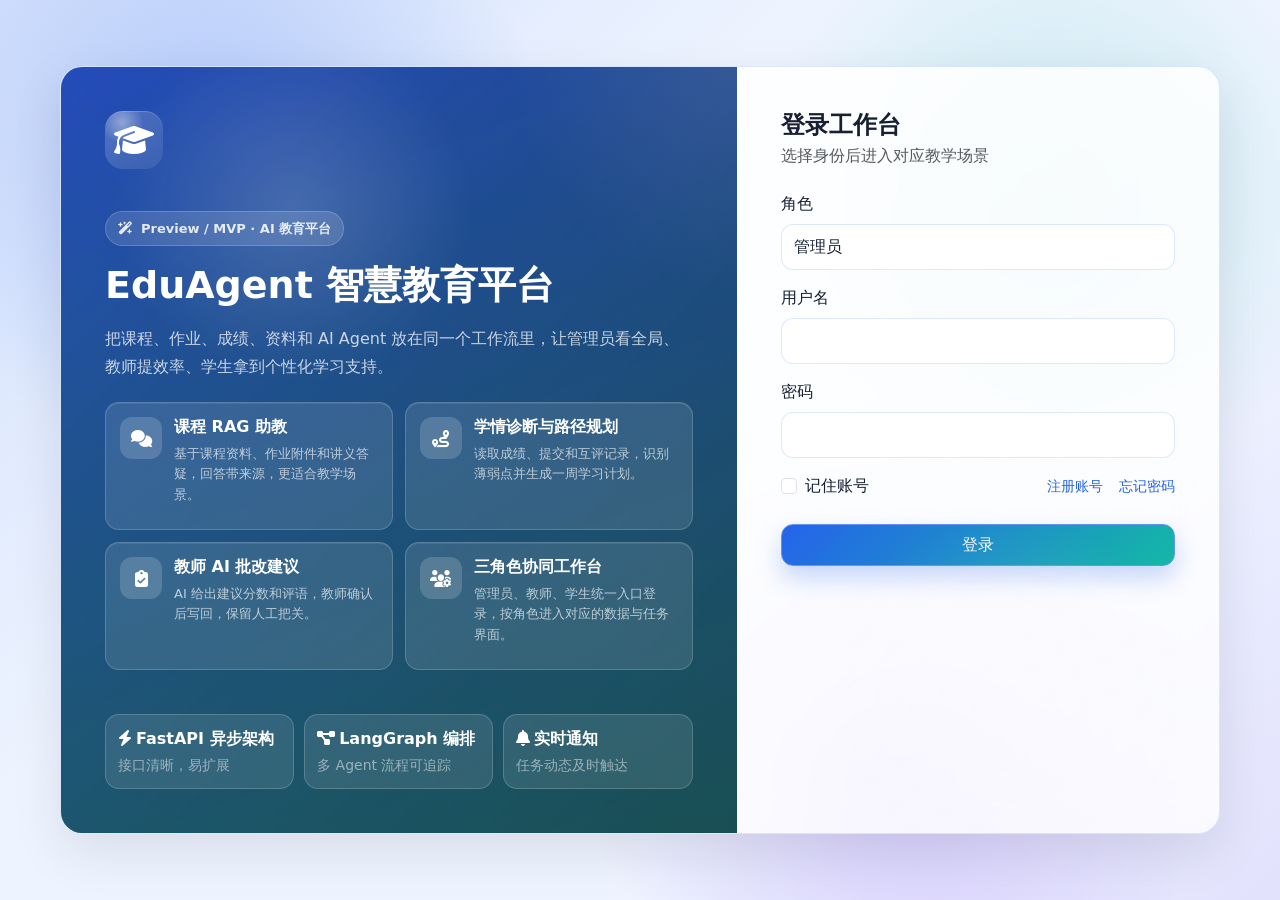
==== commit 6a5963cf: "update: 修改初始演示用户账号密码" ====
--- a/static/login.html
+++ b/static/login.html
@@ -54,11 +54,6 @@
           <div class="mini"><div class="fw-semibold"><i class="fa-solid fa-bell me-1"></i>实时通知</div><div class="small text-white-50 mt-1">任务动态及时触达</div></div>
         </div>
       </div>
-      <div class="d-flex flex-wrap gap-2 mt-4">
-        <button class="btn btn-outline-light btn-sm" onclick="fillDemo('admin','admin123','ADMIN')">管理员</button>
-        <button class="btn btn-outline-light btn-sm" onclick="fillDemo('teacher1','teacher123','TEACHER')">教师</button>
-        <button class="btn btn-outline-light btn-sm" onclick="fillDemo('student1','student123','STUDENT')">学生</button>
-      </div>
     </div>
     <div class="col-lg-5 auth-body">
       <div class="d-flex justify-content-between align-items-start mb-4">
@@ -86,7 +81,7 @@
       <div class="d-flex justify-content-between align-items-center mb-4">
         <div class="form-check">
           <input id="remember" class="form-check-input" type="checkbox">
-          <label class="form-check-label" for="remember">记住密码</label>
+          <label class="form-check-label" for="remember">记住账号</label>
         </div>
         <div class="d-flex gap-3">
           <a class="small text-decoration-none" href="javascript:void(0)" data-bs-toggle="modal" data-bs-target="#registerModal">注册账号</a>
@@ -94,7 +89,6 @@
         </div>
       </div>
       <button id="loginBtn" class="btn btn-primary w-100 py-2" onclick="login()">登录</button>
-      <div class="mt-3 text-muted small">默认测试账号：admin / admin123，teacher1 / teacher123，student1 / student123</div>
     </div>
   </div>
 
@@ -205,20 +199,13 @@
 
   <script src="https://cdn.jsdelivr.net/npm/bootstrap@5.3.3/dist/js/bootstrap.bundle.min.js"></script>
   <script>
-    const rememberKey = "sms-remember-login";
+    const rememberKey = "eduagent-remember-login-v2";
     const saved = localStorage.getItem(rememberKey);
     if (saved) {
       const data = JSON.parse(saved);
       username.value = data.username || "";
-      password.value = data.password || "";
       role.value = data.role || "ADMIN";
       remember.checked = true;
-    }
-
-    function fillDemo(u, p, r) {
-      username.value = u;
-      password.value = p;
-      role.value = r;
     }
 
     function showToast(msg, type) {
@@ -258,7 +245,7 @@
         localStorage.setItem("displayName", user.displayName || user.username);
         localStorage.setItem("username", user.username);
         if (remember.checked) {
-          localStorage.setItem(rememberKey, JSON.stringify(payload));
+          localStorage.setItem(rememberKey, JSON.stringify({ username: payload.username, role: payload.role }));
         } else {
           localStorage.removeItem(rememberKey);
         }
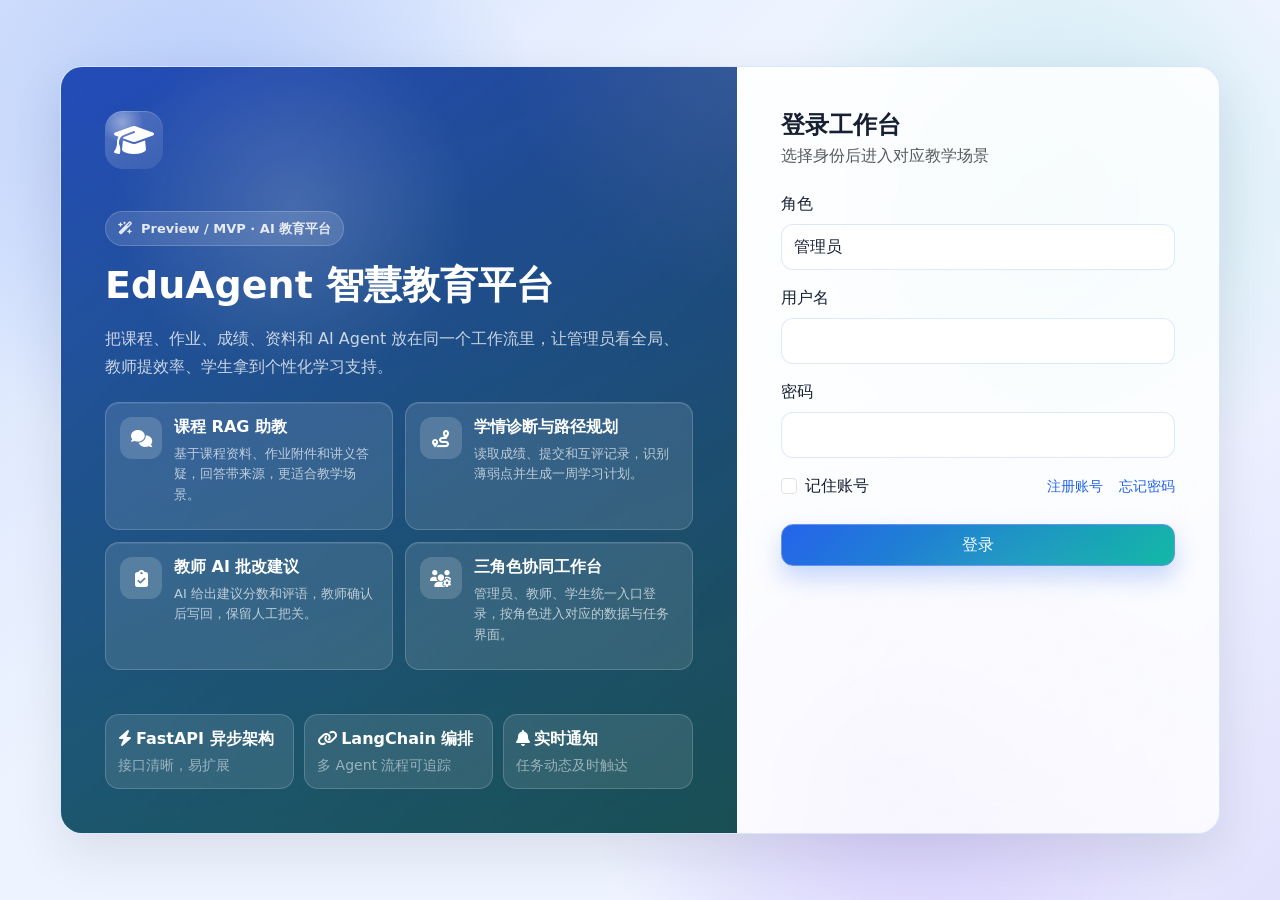
==== commit 899ef26b: "refactor: 批改与学习规划工作流由 LangGraph 迁移至 LangChain Runnable 链" ====
--- a/static/login.html
+++ b/static/login.html
@@ -50,7 +50,7 @@
 
         <div class="hero-mini">
           <div class="mini"><div class="fw-semibold"><i class="fa-solid fa-bolt me-1"></i>FastAPI 异步架构</div><div class="small text-white-50 mt-1">接口清晰，易扩展</div></div>
-          <div class="mini"><div class="fw-semibold"><i class="fa-solid fa-diagram-project me-1"></i>LangGraph 编排</div><div class="small text-white-50 mt-1">多 Agent 流程可追踪</div></div>
+          <div class="mini"><div class="fw-semibold"><i class="fa-solid fa-link me-1"></i>LangChain 编排</div><div class="small text-white-50 mt-1">多 Agent 流程可追踪</div></div>
           <div class="mini"><div class="fw-semibold"><i class="fa-solid fa-bell me-1"></i>实时通知</div><div class="small text-white-50 mt-1">任务动态及时触达</div></div>
         </div>
       </div>
--- a/static/css/app.css
+++ b/static/css/app.css
@@ -1513,7 +1513,13 @@
 
 @media (max-width: 992px) {
   .dashboard-shell { grid-template-columns: 1fr; }
-  .sidebar { position: sticky; top: 0; z-index: 20; }
+  .sidebar { position: fixed; top: 0; left: -280px; width: 272px; height: 100vh; z-index: 1050; display: flex; flex-direction: column; padding: 20px 16px; transition: left .25s ease; }
+  .sidebar.sidebar-open { left: 0; }
+  .sidebar::before { display: block; }
+  .sidebar .nav-item { padding: 13px 14px; font-size: 14px; border-radius: 14px; }
+  .sidebar ~ .main-area::after { content: ""; display: none; position: fixed; inset: 0; background: rgba(0,0,0,.4); z-index: 1049; }
+  .sidebar.sidebar-open ~ .main-area::after { display: block; }
+  #mobileMenuBtn { position: relative; z-index: 1051; }
   .kpi-grid { grid-template-columns: repeat(2, minmax(0, 1fr)); }
   .overview-grid { grid-template-columns: repeat(6, minmax(0, 1fr)); }
 }
@@ -1532,6 +1538,25 @@
     max-width: none;
   }
   .role-identity-label { white-space: normal; }
+
+  /* 移动端适配 */
+  .kpi .value { font-size: 24px; }
+  .section-head h5 { font-size: 15px; }
+  .main-area { padding: 14px; }
+  .section-card { padding: 14px; }
+  .kpi-card .kpi-value { font-size: 20px; }
+  .dashboard-chart-grid,
+  .monitor-panel-grid { grid-template-columns: 1fr; gap: 12px; }
+  .table-wrap { overflow-x: auto; -webkit-overflow-scrolling: touch; }
+  .table-wrap table { min-width: 600px; }
+  .toolbar { flex-wrap: wrap; gap: 8px; }
+  .toolbar .btn { flex: 1 1 auto; min-width: 0; font-size: 13px; padding: 6px 12px; }
+  .modal-dialog { margin: 8px; max-width: calc(100vw - 16px); }
+  .modal-content { border-radius: 12px; }
+  .modal-body { padding: 16px; }
+  .topbar { padding: 10px 14px; gap: 8px; flex-wrap: wrap; }
+  .topbar .btn { font-size: 13px; padding: 5px 10px; }
+  .form-control, .form-select { font-size: 16px; }
 }
 
 .metric-row {
@@ -1646,6 +1671,29 @@
   .monitor-panel-grid { grid-template-columns: 1fr; }
   .topbar { flex-direction: column; align-items: stretch; }
   .toolbar .form-control, .toolbar .form-select { max-width: 100%; width: 100%; }
+
+  /* 移动端小屏 */
+  .auth-hero { display: none; }
+  .auth-body { padding: 16px !important; }
+  .auth-card { border-radius: 0; min-height: 100vh; }
+  .page-shell.auth-shell { align-items: stretch; }
+  .table-wrap { margin: 0 -14px; border-radius: 0; }
+  .table-wrap table { font-size: 12px; min-width: 500px; }
+  .table-wrap td, .table-wrap th { padding: 5px 6px !important; }
+  .btn-sm { font-size: 12px; padding: 4px 8px; }
+  .kpi { padding: 12px; }
+  .kpi .value { font-size: 22px; }
+  .kpi-card { padding: 12px; }
+  .kpi-card .kpi-value { font-size: 18px; }
+
+  /* 顶部栏紧凑 */
+  .topbar { padding: 8px 12px; }
+  .topbar .btn { font-size: 12px; padding: 4px 8px; }
+
+  /* 全局字体调整 */
+  .section-head { flex-wrap: wrap; gap: 8px; }
+  h6 { font-size: 14px; }
+  .overview-stat { font-size: 16px; }
 }
 
 /* kpi-card 兼容 */
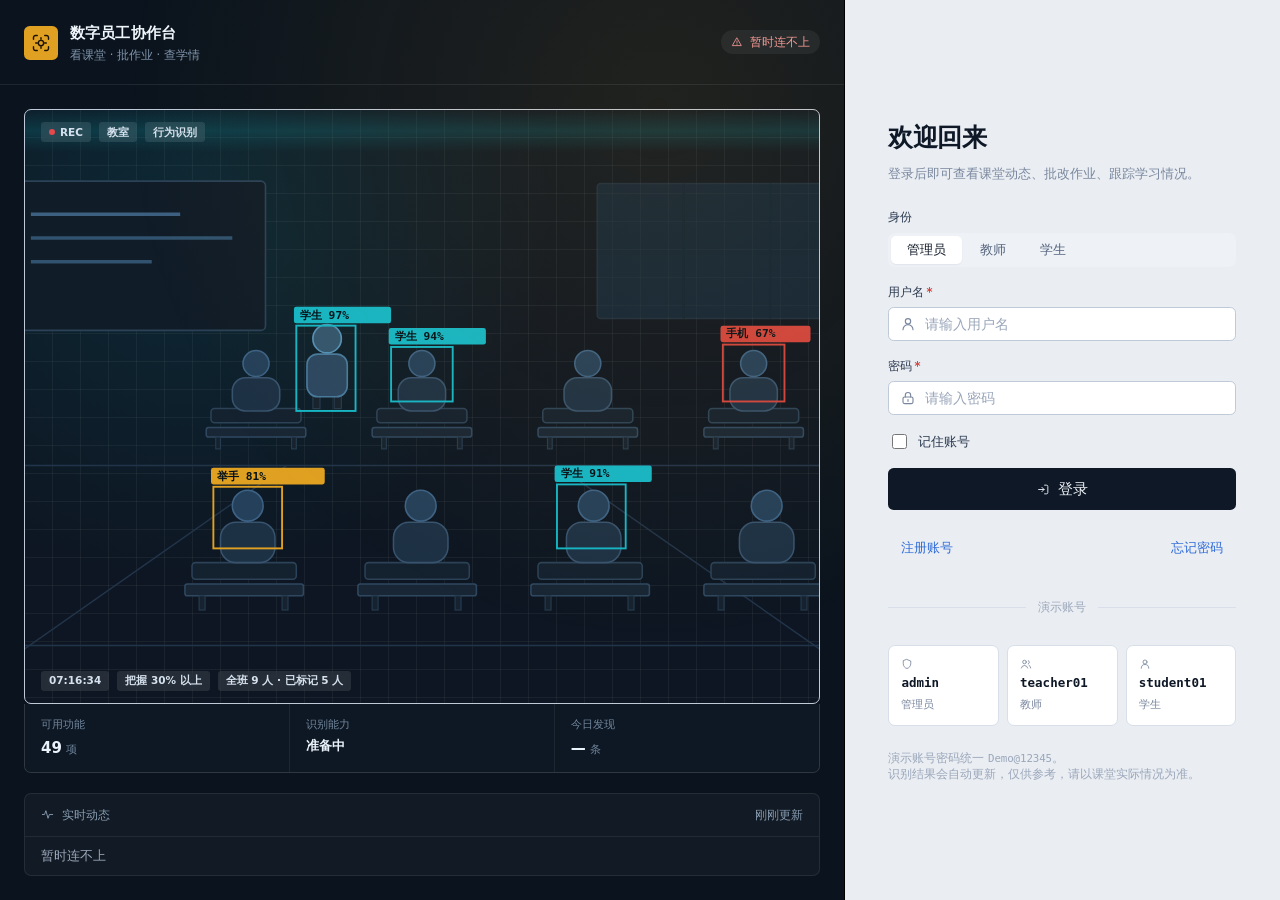
==== commit 9108e2c2: "chore: 重写 Agent 循环前的完整存档 包含：三项目端口统一迁移（18000-18040）、collab-doc 写作助手、 以及重写前的 ai/agents/runtime.py 线性流水" ====
--- a/static/login.html
+++ b/static/login.html
@@ -1,358 +1,516 @@
 <!DOCTYPE html>
-<html lang="zh-CN">
+<html lang="zh-CN" data-theme="light">
 <head>
-  <meta charset="UTF-8">
-  <meta name="viewport" content="width=device-width, initial-scale=1.0">
-  <title>EduAgent 智慧教育平台 - 登录</title>
-  <link href="https://cdn.jsdelivr.net/npm/bootstrap@5.3.3/dist/css/bootstrap.min.css" rel="stylesheet">
-  <link href="https://cdn.jsdelivr.net/npm/@fortawesome/fontawesome-free@6.5.2/css/all.min.css" rel="stylesheet">
-  <link href="/static/css/app.css?v=20260730" rel="stylesheet">
+<meta charset="utf-8">
+<meta name="viewport" content="width=device-width, initial-scale=1">
+<title>登录 · 智慧教育平台</title>
+<script>
+  /* 入口感知标题：从数字员工协作台被弹来时，标题也按数字员工呈现，避免误以为进错了系统。 */
+  (function () {
+    var n = new URLSearchParams(location.search).get("next");
+    if (!n || n.indexOf("/platform") !== 0) document.title = "登录 · 数字员工协作台 · EduAgent";
+  })();
+</script>
+<link rel="icon" href="data:image/svg+xml,%3Csvg xmlns='http://www.w3.org/2000/svg' viewBox='0 0 32 32'%3E%3Crect width='32' height='32' rx='7' fill='%230e1826'/%3E%3Cpath d='M9 13V9h4M19 9h4v4M23 19v4h-4M13 23H9v-4' stroke='%23e0a021' stroke-width='2.4' fill='none' stroke-linecap='round'/%3E%3Ccircle cx='16' cy='16' r='2.6' fill='%23e0a021'/%3E%3C/svg%3E">
+<link rel="preconnect" href="/">
+<link rel="stylesheet" href="/static/css/console.css">
+<link rel="stylesheet" href="/static/css/login.css">
 </head>
-<body class="auth-shell">
-  <div class="auth-card row g-0">
-    <div class="col-lg-7 auth-hero">
-      <div class="auth-hero-content">
-        <div class="brand-mark mb-4"><i class="fa-solid fa-graduation-cap fs-2"></i></div>
-        <div class="auth-eyebrow"><i class="fa-solid fa-wand-magic-sparkles me-2"></i>Preview / MVP · AI 教育平台</div>
-        <h1 class="auth-title">EduAgent 智慧教育平台</h1>
-        <p class="auth-lead">把课程、作业、成绩、资料和 AI Agent 放在同一个工作流里，让管理员看全局、教师提效率、学生拿到个性化学习支持。</p>
-
-        <div class="advantage-grid">
-          <div class="advantage-item">
-            <div class="advantage-icon"><i class="fa-solid fa-comments"></i></div>
-            <div>
-              <div class="advantage-title">课程 RAG 助教</div>
-              <div class="advantage-desc">基于课程资料、作业附件和讲义答疑，回答带来源，更适合教学场景。</div>
+<body>
+
+<div class="auth">
+
+  <!-- ============ 左：感知视口 ============ -->
+  <aside class="percept">
+    <div class="pc-top">
+      <div class="pc-logo">
+        <span class="mk" data-icon="scan"></span>
+        <span>
+          <b>智慧教育平台</b>
+          <span>看课堂 · 批作业 · 查学情</span>
+        </span>
+      </div>
+      <span class="pc-state" id="pcState"><span data-icon="wifi"></span>连接中</span>
+    </div>
+
+    <div class="pc-viewport">
+      <div class="pc-scene">
+        <div class="scene-frame">
+          <svg class="scene-svg" viewBox="0 0 800 500" preserveAspectRatio="xMidYMid slice" aria-hidden="true">
+            <!-- 墙面 / 地面：墙脚线 + 透视收敛线，给出景深 -->
+            <line class="ln-dim" x1="0" y1="300" x2="800" y2="300"/>
+            <path class="ln-dim" d="M0 500 L286 300 M800 500 L514 300"/>
+            <line class="ln-dim" x1="0" y1="452" x2="800" y2="452"/>
+
+            <!-- 白板 -->
+            <rect class="board" x="52" y="60" width="216" height="126" rx="4"/>
+            <line class="board-txt" x1="70" y1="88" x2="196" y2="88" stroke="#3d5f80" stroke-width="3"/>
+            <line class="board-txt" x1="70" y1="108" x2="240" y2="108" stroke="#31536f" stroke-width="3"/>
+            <line class="board-txt" x1="70" y1="128" x2="172" y2="128" stroke="#31536f" stroke-width="3"/>
+
+            <!-- 右侧窗（唯一光源） -->
+            <g>
+              <rect class="win" x="548" y="62" width="220" height="114" rx="3"/>
+              <line class="win-bar" x1="621" y1="62" x2="621" y2="176"/>
+              <line class="win-bar" x1="694" y1="62" x2="694" y2="176"/>
+            </g>
+
+            <!-- 讲台旁站立的教师 -->
+            <g>
+              <rect class="leg" x="308" y="238" width="6" height="14"/>
+              <rect class="leg" x="326" y="238" width="6" height="14"/>
+              <rect class="t-body" x="303" y="206" width="34" height="36" rx="9"/>
+              <circle class="t-head" cx="320" cy="193" r="12"/>
+            </g>
+
+            <!-- 后排（远）4 人，带课桌 -->
+            <g>
+              <rect class="seat" x="222" y="252" width="76" height="12" rx="3"/>
+              <rect class="desk" x="218" y="268" width="84" height="8" rx="2"/>
+              <rect class="leg" x="226" y="276" width="4" height="10"/>
+              <rect class="leg" x="290" y="276" width="4" height="10"/>
+              <rect class="body" x="240" y="226" width="40" height="28" rx="11"/>
+              <circle class="head" cx="260" cy="214" r="11"/>
+            </g>
+            <g>
+              <rect class="seat" x="362" y="252" width="76" height="12" rx="3"/>
+              <rect class="desk" x="358" y="268" width="84" height="8" rx="2"/>
+              <rect class="leg" x="366" y="276" width="4" height="10"/>
+              <rect class="leg" x="430" y="276" width="4" height="10"/>
+              <rect class="body" x="380" y="226" width="40" height="28" rx="11"/>
+              <circle class="head" cx="400" cy="214" r="11"/>
+            </g>
+            <g>
+              <rect class="seat" x="502" y="252" width="76" height="12" rx="3"/>
+              <rect class="desk" x="498" y="268" width="84" height="8" rx="2"/>
+              <rect class="leg" x="506" y="276" width="4" height="10"/>
+              <rect class="leg" x="570" y="276" width="4" height="10"/>
+              <rect class="body" x="520" y="226" width="40" height="28" rx="11"/>
+              <circle class="head" cx="540" cy="214" r="11"/>
+            </g>
+            <g>
+              <rect class="seat" x="642" y="252" width="76" height="12" rx="3"/>
+              <rect class="desk" x="638" y="268" width="84" height="8" rx="2"/>
+              <rect class="leg" x="646" y="276" width="4" height="10"/>
+              <rect class="leg" x="710" y="276" width="4" height="10"/>
+              <rect class="body" x="660" y="226" width="40" height="28" rx="11"/>
+              <circle class="head" cx="680" cy="214" r="11"/>
+            </g>
+
+            <!-- 前排（近）4 人，带课桌 -->
+            <g>
+              <rect class="seat" x="206" y="382" width="88" height="14" rx="3"/>
+              <rect class="desk" x="200" y="400" width="100" height="10" rx="2"/>
+              <rect class="leg" x="212" y="410" width="5" height="12"/>
+              <rect class="leg" x="282" y="410" width="5" height="12"/>
+              <rect class="body" x="230" y="348" width="46" height="34" rx="13"/>
+              <circle class="head" cx="253" cy="334" r="13"/>
+            </g>
+            <g>
+              <rect class="seat" x="352" y="382" width="88" height="14" rx="3"/>
+              <rect class="desk" x="346" y="400" width="100" height="10" rx="2"/>
+              <rect class="leg" x="358" y="410" width="5" height="12"/>
+              <rect class="leg" x="428" y="410" width="5" height="12"/>
+              <rect class="body" x="376" y="348" width="46" height="34" rx="13"/>
+              <circle class="head" cx="399" cy="334" r="13"/>
+            </g>
+            <g>
+              <rect class="seat" x="498" y="382" width="88" height="14" rx="3"/>
+              <rect class="desk" x="492" y="400" width="100" height="10" rx="2"/>
+              <rect class="leg" x="504" y="410" width="5" height="12"/>
+              <rect class="leg" x="574" y="410" width="5" height="12"/>
+              <rect class="body" x="522" y="348" width="46" height="34" rx="13"/>
+              <circle class="head" cx="545" cy="334" r="13"/>
+            </g>
+            <g>
+              <rect class="seat" x="644" y="382" width="88" height="14" rx="3"/>
+              <rect class="desk" x="638" y="400" width="100" height="10" rx="2"/>
+              <rect class="leg" x="650" y="410" width="5" height="12"/>
+              <rect class="leg" x="720" y="410" width="5" height="12"/>
+              <rect class="body" x="668" y="348" width="46" height="34" rx="13"/>
+              <circle class="head" cx="691" cy="334" r="13"/>
+            </g>
+
+            <!-- 检测框：机器看到的东西 -->
+            <g>
+              <rect class="sbx" x="294" y="182" width="50" height="72"/>
+              <rect class="sbx-tag" x="292" y="166" width="82" height="14" rx="2"/>
+              <text class="sbx-txt" x="297" y="176">学生 97%</text>
+            </g>
+            <g>
+              <rect class="sbx" x="374" y="200" width="52" height="46"/>
+              <rect class="sbx-tag" x="372" y="184" width="82" height="14" rx="2"/>
+              <text class="sbx-txt" x="377" y="194">学生 94%</text>
+            </g>
+            <g>
+              <rect class="sbx al" x="654" y="198" width="52" height="48"/>
+              <rect class="sbx-tag al" x="652" y="182" width="76" height="14" rx="2"/>
+              <text class="sbx-txt" x="657" y="192">手机 67%</text>
+            </g>
+            <g>
+              <rect class="sbx at" x="224" y="318" width="58" height="52"/>
+              <rect class="sbx-tag at" x="222" y="302" width="96" height="14" rx="2"/>
+              <text class="sbx-txt" x="227" y="312">举手 81%</text>
+            </g>
+            <g>
+              <rect class="sbx" x="514" y="316" width="58" height="54"/>
+              <rect class="sbx-tag" x="512" y="300" width="82" height="14" rx="2"/>
+              <text class="sbx-txt" x="517" y="310">学生 91%</text>
+            </g>
+
+            <!-- 十字标定 -->
+            <path class="cross" d="M20 20h26M20 20v26M780 20h-26M780 20v26M20 480h26M20 480v-26M780 480h-26M780 480v-26"/>
+          </svg>
+
+          <div class="scanline"></div>
+
+          <div class="scene-hud">
+            <div class="top">
+              <span class="tag"><span style="width:6px;height:6px;border-radius:50%;background:#e5484d;display:inline-block"></span>REC</span>
+              <span class="tag">教室</span>
+              <span class="tag">行为识别</span>
+            </div>
+            <div class="bot">
+              <span class="tag" id="hudClock">—</span>
+              <span class="tag">把握 30% 以上</span>
+              <span class="tag" id="hudCount">目标 —</span>
             </div>
           </div>
-          <div class="advantage-item">
-            <div class="advantage-icon"><i class="fa-solid fa-route"></i></div>
-            <div>
-              <div class="advantage-title">学情诊断与路径规划</div>
-              <div class="advantage-desc">读取成绩、提交和互评记录，识别薄弱点并生成一周学习计划。</div>
-            </div>
+        </div>
+      </div>
+    </div>
+
+    <!-- 平台实时概览 -->
+    <div class="pc-side">
+      <div class="pc-cell">
+        <div class="k">可用功能</div>
+        <div class="v" id="mCount">—<small>项</small></div>
+      </div>
+      <div class="pc-cell">
+        <div class="k">识别能力</div>
+        <div class="v" id="mVision" style="font-size:13px">读取中</div>
+      </div>
+      <div class="pc-cell">
+        <div class="k">今日发现</div>
+        <div class="v" id="mEvents">—<small>条</small></div>
+      </div>
+    </div>
+
+    <div class="pc-ticker">
+      <div class="pc-ticker-hd">
+        <span data-icon="activity"></span><span>实时动态</span>
+        <span class="spacer"></span>
+        <span id="tickerSrc">刚刚更新</span>
+      </div>
+      <div class="pc-ticker-bd" id="tickerBody"></div>
+    </div>
+  </aside>
+
+  <!-- ============ 右：登录 ============ -->
+  <main class="gate">
+    <div class="gate-inner">
+      <div class="gate-hd">
+        <h1>欢迎回来</h1>
+        <p>登录后即可查看课堂动态、批改作业、跟踪学习情况。</p>
+      </div>
+
+      <div class="gate-form">
+        <div class="field">
+          <label class="label">身份</label>
+          <div class="seg" id="roleSeg">
+            <button class="seg-btn is-on" type="button" data-role="ADMIN">管理员</button>
+            <button class="seg-btn" type="button" data-role="TEACHER">教师</button>
+            <button class="seg-btn" type="button" data-role="STUDENT">学生</button>
           </div>
-          <div class="advantage-item">
-            <div class="advantage-icon"><i class="fa-solid fa-clipboard-check"></i></div>
-            <div>
-              <div class="advantage-title">教师 AI 批改建议</div>
-              <div class="advantage-desc">AI 给出建议分数和评语，教师确认后写回，保留人工把关。</div>
-            </div>
+        </div>
+
+        <div class="field">
+          <label class="label">用户名<span class="req">*</span></label>
+          <div class="input-icon">
+            <span class="lead" data-icon="user"></span>
+            <input class="input" id="username" type="text" autocomplete="username" placeholder="请输入用户名">
           </div>
-          <div class="advantage-item">
-            <div class="advantage-icon"><i class="fa-solid fa-users-gear"></i></div>
-            <div>
-              <div class="advantage-title">三角色协同工作台</div>
-              <div class="advantage-desc">管理员、教师、学生统一入口登录，按角色进入对应的数据与任务界面。</div>
-            </div>
+        </div>
+
+        <div class="field">
+          <label class="label">密码<span class="req">*</span></label>
+          <div class="input-icon">
+            <span class="lead" data-icon="lock"></span>
+            <input class="input" id="password" type="password" autocomplete="current-password" placeholder="请输入密码">
           </div>
-        </div>
-
-        <div class="hero-mini">
-          <div class="mini"><div class="fw-semibold"><i class="fa-solid fa-bolt me-1"></i>FastAPI 异步架构</div><div class="small text-white-50 mt-1">接口清晰，易扩展</div></div>
-          <div class="mini"><div class="fw-semibold"><i class="fa-solid fa-link me-1"></i>LangChain 编排</div><div class="small text-white-50 mt-1">多 Agent 流程可追踪</div></div>
-          <div class="mini"><div class="fw-semibold"><i class="fa-solid fa-bell me-1"></i>实时通知</div><div class="small text-white-50 mt-1">任务动态及时触达</div></div>
-        </div>
+          <span class="field-msg" id="msg" hidden></span>
+        </div>
+
+        <div class="gate-row">
+          <label class="check"><input type="checkbox" id="remember"><span>记住账号</span></label>
+        </div>
+
+        <button class="btn btn--primary btn--lg btn--block" type="button" id="loginBtn">
+          <span data-icon="log-in"></span>登录
+        </button>
+
+        <div class="gate-alt">
+          <button class="btn btn--link btn--sm" type="button" id="goRegister">注册账号</button>
+          <button class="btn btn--link btn--sm" type="button" id="goForgot">忘记密码</button>
+        </div>
+
+        <div class="gate-sep">演示账号</div>
+        <div class="demo-grid">
+          <button class="demo-card" type="button" data-u="admin" data-r="ADMIN">
+            <span class="dc-r" data-icon="shield"></span><span class="dc-u">admin</span><span class="dc-r">管理员</span>
+          </button>
+          <button class="demo-card" type="button" data-u="teacher01" data-r="TEACHER">
+            <span class="dc-r" data-icon="users"></span><span class="dc-u">teacher01</span><span class="dc-r">教师</span>
+          </button>
+          <button class="demo-card" type="button" data-u="student01" data-r="STUDENT">
+            <span class="dc-r" data-icon="user"></span><span class="dc-u">student01</span><span class="dc-r">学生</span>
+          </button>
+        </div>
+      </div>
+
+      <div class="gate-foot">
+        演示账号密码统一 <span class="mono">Demo@12345</span>。<br>
+        识别结果会自动更新，仅供参考，请以课堂实际情况为准。
       </div>
     </div>
-    <div class="col-lg-5 auth-body">
-      <div class="d-flex justify-content-between align-items-start mb-4">
-        <div>
-          <h2 class="h4 fw-bold mb-1">登录工作台</h2>
-          <div class="text-muted">选择身份后进入对应教学场景</div>
-        </div>
-      </div>
-      <div class="mb-3">
-        <label class="form-label">角色</label>
-        <select id="role" class="form-select">
-          <option value="ADMIN">管理员</option>
-          <option value="TEACHER">教师</option>
-          <option value="STUDENT">学生</option>
-        </select>
-      </div>
-      <div class="mb-3">
-        <label class="form-label">用户名</label>
-        <input id="username" class="form-control" autocomplete="username">
-      </div>
-      <div class="mb-3">
-        <label class="form-label">密码</label>
-        <input id="password" type="password" class="form-control" autocomplete="current-password">
-      </div>
-      <div class="d-flex justify-content-between align-items-center mb-4">
-        <div class="form-check">
-          <input id="remember" class="form-check-input" type="checkbox">
-          <label class="form-check-label" for="remember">记住账号</label>
-        </div>
-        <div class="d-flex gap-3">
-          <a class="small text-decoration-none" href="javascript:void(0)" data-bs-toggle="modal" data-bs-target="#registerModal">注册账号</a>
-          <a class="small text-decoration-none" href="javascript:void(0)" data-bs-toggle="modal" data-bs-target="#forgotModal">忘记密码</a>
-        </div>
-      </div>
-      <button id="loginBtn" class="btn btn-primary w-100 py-2" onclick="login()">登录</button>
-    </div>
-  </div>
-
-  <!-- 注册账号 Modal -->
-  <div class="modal fade" id="registerModal" tabindex="-1" aria-hidden="true">
-    <div class="modal-dialog modal-dialog-centered">
-      <div class="modal-content" style="border-radius:18px;background:var(--bg-card);backdrop-filter:blur(18px);">
-        <div class="modal-header border-0 pb-0">
-          <h5 class="modal-title fw-bold"><i class="fa-solid fa-user-plus me-2"></i>注册账号</h5>
-          <button type="button" class="btn-close" data-bs-dismiss="modal"></button>
-        </div>
-        <div class="modal-body">
-          <div class="mb-3">
-            <label class="form-label">账号角色</label>
-            <select id="regRole" class="form-select">
-              <option value="STUDENT">学生</option>
-              <option value="TEACHER">教师</option>
-            </select>
-          </div>
-          <div class="mb-3">
-            <label class="form-label">用户名</label>
-            <input id="regUsername" class="form-control" placeholder="请输入用户名，至少3位">
-          </div>
-          <div class="mb-3">
-            <label class="form-label">姓名</label>
-            <input id="regDisplayName" class="form-control" placeholder="请输入姓名或昵称">
-          </div>
-          <div class="mb-3">
-            <label class="form-label">邮箱</label>
-            <input id="regEmail" class="form-control" placeholder="example@school.edu">
-          </div>
-          <div class="mb-3">
-            <label class="form-label">密码</label>
-            <input id="regPassword" type="password" class="form-control" placeholder="输入密码，至少6位">
-          </div>
-          <div class="mb-3">
-            <label class="form-label">确认密码</label>
-            <input id="regConfirm" type="password" class="form-control" placeholder="再次输入密码">
-          </div>
-        </div>
-        <div class="modal-footer border-0 pt-0">
-          <button class="btn btn-secondary" data-bs-dismiss="modal">取消</button>
-          <button id="regBtn" class="btn btn-primary" onclick="registerAccount()">
-            <i class="fa-solid fa-user-plus me-1"></i>注册
-          </button>
-        </div>
-      </div>
-    </div>
-  </div>
-
-  <!-- 忘记密码 Modal -->
-  <div class="modal fade" id="forgotModal" tabindex="-1" aria-hidden="true">
-    <div class="modal-dialog modal-dialog-centered">
-      <div class="modal-content" style="border-radius:18px;background:var(--bg-card);backdrop-filter:blur(18px);">
-        <div class="modal-header border-0 pb-0">
-          <h5 class="modal-title fw-bold"><i class="fa-solid fa-key me-2"></i>重置密码</h5>
-          <button type="button" class="btn-close" data-bs-dismiss="modal"></button>
-        </div>
-        <div class="modal-body">
-          <div class="mb-3">
-            <label class="form-label">用户名</label>
-            <input id="fpUsername" class="form-control" placeholder="请输入您的用户名">
-          </div>
-          <div class="mb-3">
-            <label class="form-label">账号角色</label>
-            <select id="fpRole" class="form-select">
-              <option value="ADMIN">管理员</option>
-              <option value="TEACHER">教师</option>
-              <option value="STUDENT">学生</option>
-            </select>
-          </div>
-          <div class="mb-3">
-            <label class="form-label">注册邮箱 <span class="text-muted small">（选填，验证身份用）</span></label>
-            <input id="fpEmail" class="form-control" placeholder="example@school.edu">
-          </div>
-          <div class="mb-3">
-            <label class="form-label">新密码</label>
-            <input id="fpPassword" type="password" class="form-control" placeholder="输入新密码">
-          </div>
-          <div class="mb-3">
-            <label class="form-label">确认新密码</label>
-            <input id="fpConfirm" type="password" class="form-control" placeholder="再次输入新密码">
-          </div>
-        </div>
-        <div class="modal-footer border-0 pt-0">
-          <button class="btn btn-secondary" data-bs-dismiss="modal">取消</button>
-          <button id="fpBtn" class="btn btn-primary" onclick="forgotPassword()">
-            <i class="fa-solid fa-rotate me-1"></i>重置密码
-          </button>
-        </div>
-      </div>
-    </div>
-  </div>
-
-  <!-- Toast 提示 -->
-  <div class="toast align-items-center text-bg-danger border-0 position-fixed top-0 end-0 m-3" id="toastBox" role="alert">
-    <div class="d-flex">
-      <div class="toast-body" id="toastText">提示</div>
-      <button type="button" class="btn-close btn-close-white me-2 m-auto" data-bs-dismiss="toast"></button>
-    </div>
-  </div>
-  <div class="toast align-items-center text-bg-success border-0 position-fixed top-0 end-0 m-3" id="toastBoxSuccess" role="alert" style="z-index:9999;">
-    <div class="d-flex">
-      <div class="toast-body" id="toastTextSuccess">成功</div>
-      <button type="button" class="btn-close btn-close-white me-2 m-auto" data-bs-dismiss="toast"></button>
-    </div>
-  </div>
-
-  <script src="https://cdn.jsdelivr.net/npm/bootstrap@5.3.3/dist/js/bootstrap.bundle.min.js"></script>
-  <script>
-    const rememberKey = "eduagent-remember-login-v2";
-    const saved = localStorage.getItem(rememberKey);
-    if (saved) {
-      const data = JSON.parse(saved);
-      username.value = data.username || "";
-      role.value = data.role || "ADMIN";
-      remember.checked = true;
-    }
-
-    function showToast(msg, type) {
-      if (type === undefined) type = "danger";
-      if (type === "success") {
-        document.getElementById("toastTextSuccess").textContent = msg;
-        bootstrap.Toast.getOrCreateInstance(document.getElementById("toastBoxSuccess")).show();
-      } else {
-        document.getElementById("toastText").textContent = msg;
-        bootstrap.Toast.getOrCreateInstance(document.getElementById("toastBox")).show();
-      }
-    }
-
-    async function login() {
-      const payload = {
-        username: username.value.trim(),
-        password: password.value.trim(),
-        role: role.value
-      };
-      if (!payload.username || !payload.password) {
-        showToast("请输入用户名和密码");
-        return;
-      }
-      loginBtn.disabled = true;
-      loginBtn.textContent = "登录中...";
-      try {
-        const res = await fetch("/api/auth/login", {
-          method: "POST",
-          headers: { "Content-Type": "application/json" },
-          body: JSON.stringify(payload)
-        });
-        const data = await res.json();
-        if (data.code !== 200) throw new Error(data.message || "登录失败");
-        const user = data.data;
-        localStorage.setItem("token", user.token);
-        localStorage.setItem("role", user.role);
-        localStorage.setItem("displayName", user.displayName || user.username);
-        localStorage.setItem("username", user.username);
-        if (remember.checked) {
-          localStorage.setItem(rememberKey, JSON.stringify({ username: payload.username, role: payload.role }));
-        } else {
-          localStorage.removeItem(rememberKey);
-        }
-        location.href = user.redirectUrl + "?token=" + encodeURIComponent(user.token);
-      } catch (e) {
-        showToast(e.message);
-      } finally {
-        loginBtn.disabled = false;
-        loginBtn.textContent = "登录";
-      }
-    }
-
-    async function registerAccount() {
-      const username = regUsername.value.trim();
-      const displayName = regDisplayName.value.trim();
-      const email = regEmail.value.trim();
-      const password = regPassword.value.trim();
-      const confirm = regConfirm.value.trim();
-      const roleValue = regRole.value;
-
-      if (!username) { showToast("请输入用户名"); return; }
-      if (username.length < 3) { showToast("用户名长度至少3位"); return; }
-      if (!password) { showToast("请输入密码"); return; }
-      if (password.length < 6) { showToast("密码长度至少6位"); return; }
-      if (password !== confirm) { showToast("两次密码输入不一致"); return; }
-
-      regBtn.disabled = true;
-      regBtn.innerHTML = '<i class="fa-solid fa-spinner fa-spin me-1"></i>注册中...';
-      try {
-        const res = await fetch("/api/auth/register", {
-          method: "POST",
-          headers: { "Content-Type": "application/json" },
-          body: JSON.stringify({ username, password, display_name: displayName || username, email: email || null, role: roleValue })
-        });
-        const data = await res.json();
-        if (data.code !== 200) throw new Error(data.message || "注册失败");
-        showToast("注册成功，请使用新账号登录", "success");
-        bootstrap.Modal.getInstance(document.getElementById("registerModal")).hide();
-        role.value = roleValue;
-        window.username.value = username;
-        window.password.value = "";
-        regUsername.value = "";
-        regDisplayName.value = "";
-        regEmail.value = "";
-        regPassword.value = "";
-        regConfirm.value = "";
-      } catch (e) {
-        showToast(e.message);
-      } finally {
-        regBtn.disabled = false;
-        regBtn.innerHTML = '<i class="fa-solid fa-user-plus me-1"></i>注册';
-      }
-    }
-
-    async function forgotPassword() {
-      const username = fpUsername.value.trim();
-      const role = fpRole.value;
-      const email = fpEmail.value.trim();
-      const password = fpPassword.value.trim();
-      const confirm = fpConfirm.value.trim();
-
-      if (!username) { showToast("请输入用户名"); return; }
-      if (!password) { showToast("请输入新密码"); return; }
-      if (password.length < 6) { showToast("密码长度至少6位"); return; }
-      if (password !== confirm) { showToast("两次密码输入不一致"); return; }
-
-      fpBtn.disabled = true;
-      fpBtn.innerHTML = '<i class="fa-solid fa-spinner fa-spin me-1"></i>重置中...';
-      try {
-        const res = await fetch("/api/auth/forgot-password", {
-          method: "POST",
-          headers: { "Content-Type": "application/json" },
-          body: JSON.stringify({ username, role, email: email || null, new_password: password })
-        });
-        const data = await res.json();
-        if (data.code !== 200) throw new Error(data.message || "重置失败");
-        showToast("密码重置成功，请使用新密码登录", "success");
-        bootstrap.Modal.getInstance(document.getElementById("forgotModal")).hide();
-        fpUsername.value = "";
-        fpEmail.value = "";
-        fpPassword.value = "";
-        fpConfirm.value = "";
-      } catch (e) {
-        showToast(e.message);
-      } finally {
-        fpBtn.disabled = false;
-        fpBtn.innerHTML = '<i class="fa-solid fa-rotate me-1"></i>重置密码';
-      }
-    }
-
-    document.getElementById("registerModal").addEventListener("show.bs.modal", function() {
-      regRole.value = role.value === "ADMIN" ? "STUDENT" : role.value;
-    });
-
-    document.addEventListener("keydown", function(e) {
-      if (e.key === "Enter") {
-        var register = document.getElementById("registerModal");
-        var forgot = document.getElementById("forgotModal");
-        if (register && register.classList.contains("show")) {
-          registerAccount();
-        } else if (forgot && forgot.classList.contains("show")) {
-          forgotPassword();
-        } else {
-          login();
-        }
-      }
-    });
-  </script>
+  </main>
+</div>
+
+<!-- 功能清单配置（用于左侧实时概览） -->
+<script src="/static/js/menu.config.js"></script>
+<script type="module">
+import { icon } from "/static/js/console/icons.js";
+import { login, register, forgotPassword, session } from "/static/js/console/api.js";
+import { modal, toast, plate, noteBox, kv } from "/static/js/console/ui.js";
+import { h, raw, esc, fmtTime, num } from "/static/js/console/dom.js";
+
+/* ---- 图标水合：把 data-icon 占位替换成内联 SVG ---- */
+function hydrate(root) {
+  (root || document).querySelectorAll("[data-icon]").forEach((el) => {
+    el.innerHTML = icon(el.getAttribute("data-icon"));
+    el.removeAttribute("data-icon");
+  });
+}
+hydrate();
+
+const $ = (s) => document.querySelector(s);
+const REMEMBER = "ea.remember";
+
+/* ---- 入口感知：按来源页决定登录后的去向与品牌 ----
+   从数字员工协作台（/、/workspace）被弹过来时，整页按数字员工的品牌呈现；
+   只有明确要去 /platform 时才显示智慧教育平台。 */
+const NEXT = new URLSearchParams(location.search).get("next");
+const GO_PLATFORM = !!NEXT && NEXT.indexOf("/platform") === 0;
+if (!GO_PLATFORM) {
+  const brandName = document.querySelector(".pc-logo b");
+  if (brandName) brandName.textContent = "数字员工协作台";
+}
+
+/* ---- 已登录直接进入 ---- */
+if (session.token) {
+  location.replace(NEXT && NEXT[0] === "/" ? NEXT : "/");
+}
+
+/* ---- 角色分段 ---- */
+let role = "ADMIN";
+$("#roleSeg").addEventListener("click", (e) => {
+  const b = e.target.closest("[data-role]");
+  if (!b) return;
+  role = b.getAttribute("data-role");
+  document.querySelectorAll("#roleSeg .seg-btn").forEach((x) => x.classList.toggle("is-on", x === b));
+});
+
+function setRole(r) {
+  role = r;
+  document.querySelectorAll("#roleSeg .seg-btn").forEach((x) => x.classList.toggle("is-on", x.getAttribute("data-role") === r));
+}
+
+function msg(text, kind) {
+  const box = $("#msg");
+  if (!text) { box.hidden = true; box.textContent = ""; return; }
+  box.hidden = false;
+  box.className = "field-msg " + (kind === "ok" ? "is-ok" : "is-err");
+  box.textContent = text;
+}
+
+/* ---- 演示账号 ---- */
+document.querySelectorAll("[data-u]").forEach((b) => b.addEventListener("click", () => {
+  setRole(b.getAttribute("data-r"));
+  $("#username").value = b.getAttribute("data-u");
+  $("#password").value = "Demo@12345";
+  $("#password").focus();
+}));
+
+/* ---- 记住账号 ---- */
+try {
+  const saved = JSON.parse(localStorage.getItem(REMEMBER) || "null");
+  if (saved) { $("#username").value = saved.username || ""; if (saved.role) setRole(saved.role); $("#remember").checked = true; }
+} catch (_) {}
+
+/* ---- 登录 ---- */
+$("#loginBtn").addEventListener("click", async () => {
+  const username = $("#username").value.trim();
+  const password = $("#password").value.trim();
+  if (!username || !password) { msg("请输入用户名和密码"); return; }
+  const btn = $("#loginBtn");
+  const old = btn.innerHTML;
+  btn.disabled = true; btn.innerHTML = '<span class="spinner"></span> 验证中';
+  msg("");
+  try {
+    await login(username, password, role);
+    if ($("#remember").checked) localStorage.setItem(REMEMBER, JSON.stringify({ username, role }));
+    else localStorage.removeItem(REMEMBER);
+    // 回跳优先：有合法 next 就回到来源页；直接打开登录页则默认回「数字员工协作台」
+    location.href = NEXT && NEXT[0] === "/" ? NEXT : "/";
+  } catch (err) {
+    msg(err.message || "登录失败");
+    btn.disabled = false; btn.innerHTML = old;
+  }
+});
+
+/* ---- 注册 ---- */
+$("#goRegister").addEventListener("click", () => {
+  modal({
+    title: "注册账号",
+    body: h`<div class="stack">
+      <div class="grid grid-2">
+        <div class="field"><label class="label">用户名<span class="req">*</span></label><input class="input" id="rU" placeholder="至少 3 位"></div>
+        <div class="field"><label class="label">姓名</label><input class="input" id="rN" placeholder="可留空"></div>
+        <div class="field"><label class="label">邮箱</label><input class="input" id="rE" placeholder="可留空"></div>
+        <div class="field"><label class="label">角色</label>
+          <div class="select-wrap"><select class="select" id="rR"><option value="STUDENT">学生</option><option value="TEACHER">教师</option></select></div></div>
+        <div class="field"><label class="label">密码<span class="req">*</span></label><input class="input" id="rP" type="password" placeholder="至少 6 位"></div>
+        <div class="field"><label class="label">确认密码<span class="req">*</span></label><input class="input" id="rP2" type="password"></div>
+      </div>
+    </div>`,
+    footer: h`<button class="btn btn--outline" type="button" data-close>取消</button>
+             <button class="btn btn--primary" type="button" id="rOk">注册</button>`,
+    mount: (body, close) => {
+      body.querySelector("#rOk").addEventListener("click", () => {
+        const u = body.querySelector("#rU").value.trim();
+        const p = body.querySelector("#rP").value.trim();
+        if (u.length < 3) return toast("用户名至少 3 位", "err");
+        if (p.length < 6) return toast("密码至少 6 位", "err");
+        if (p !== body.querySelector("#rP2").value.trim()) return toast("两次密码不一致", "err");
+        const btn = body.querySelector("#rOk"); btn.disabled = true;
+        register({ username: u, password: p, displayName: body.querySelector("#rN").value.trim(), email: body.querySelector("#rE").value.trim(), role: body.querySelector("#rR").value })
+          .then(() => { close(); setRole(body.querySelector("#rR").value); $("#username").value = u; msg("注册成功，请登录", "ok"); })
+          .catch((e) => { toast(e.message, "err"); btn.disabled = false; });
+      });
+    },
+  });
+});
+
+/* ---- 找回密码 ---- */
+$("#goForgot").addEventListener("click", () => {
+  modal({
+    title: "重置密码",
+    body: h`<div class="stack">
+      <div class="field"><label class="label">用户名<span class="req">*</span></label><input class="input" id="fU"></div>
+      <div class="field"><label class="label">角色</label>
+        <div class="select-wrap"><select class="select" id="fR"><option value="STUDENT">学生</option><option value="TEACHER">教师</option></select></div></div>
+      <div class="field"><label class="label">预留邮箱</label><input class="input" id="fE" placeholder="注册时填过则必填"></div>
+      <div class="field"><label class="label">新密码<span class="req">*</span></label><input class="input" id="fP" type="password" placeholder="至少 6 位"></div>
+      <div class="field"><label class="label">确认新密码<span class="req">*</span></label><input class="input" id="fP2" type="password"></div>
+    </div>`,
+    footer: h`<button class="btn btn--outline" type="button" data-close>取消</button>
+             <button class="btn btn--primary" type="button" id="fOk">重置</button>`,
+    mount: (body, close) => {
+      body.querySelector("#fOk").addEventListener("click", () => {
+        const u = body.querySelector("#fU").value.trim();
+        const p = body.querySelector("#fP").value.trim();
+        if (!u) return toast("请输入用户名", "err");
+        if (p.length < 6) return toast("新密码至少 6 位", "err");
+        if (p !== body.querySelector("#fP2").value.trim()) return toast("两次密码不一致", "err");
+        const btn = body.querySelector("#fOk"); btn.disabled = true;
+        forgotPassword({ username: u, role: body.querySelector("#fR").value, email: body.querySelector("#fE").value.trim(), newPassword: p })
+          .then(() => { close(); msg("密码已重置，请用新密码登录", "ok"); })
+          .catch((e) => { toast(e.message, "err"); btn.disabled = false; });
+      });
+    },
+  });
+});
+
+/* ---- 回车提交 ---- */
+document.addEventListener("keydown", (e) => {
+  if (e.key === "Enter" && !document.querySelector(".modal")) $("#loginBtn").click();
+});
+
+/* ================= 左侧真实读数 ================= */
+
+// 可用功能规模（本地配置，无需网络）
+const MENU = window.PLATFORM_MENU;
+if (MENU && MENU.modules) {
+  const n = MENU.modules.reduce((a, m) => a + (m.children ? m.children.length : 0), 0);
+  $("#mCount").innerHTML = n + "<small>项</small>";
+}
+
+// 视口右上角走一个真实时钟 —— 给画面一个"正在运行"的时间锚点，不伪造识别结果
+const tickClock = () => {
+  const el = $("#hudClock");
+  if (el) el.textContent = new Date().toLocaleTimeString("zh-CN", { hour12: false });
+};
+tickClock();
+setInterval(tickClock, 1000);
+// 画面里共 9 人（1 位教师 + 8 名学生），只标出 5 个把握足够的框。
+// 两个数字都写出来，不做"全部识别成功"的暗示。
+$("#hudCount").textContent = "全班 9 人 · 已标记 5 人";
+
+// 后端状态
+fetch("/api/health").then((r) => r.json()).then((d) => {
+  const ok = d && (d.status === "ok" || d.status === "degraded");
+  const st = $("#pcState");
+  st.className = "pc-state";
+  st.innerHTML = icon("wifi") + (ok ? "服务正常" : "暂时连不上");
+  const checks = (d && d.checks) || {};
+  const vision = ((checks.modelRegistry || {}).capabilities || {}).vision || {};
+  const impl = (vision.implementations || {})[vision.default] || {};
+  const ph = impl.placeholder !== false;
+  $("#mVision").textContent = ph ? "准备中" : "已开启";
+  $("#mVision").style.color = ph ? "#f0bb5c" : "#5fd6ab";
+}).catch(() => {
+  $("#pcState").innerHTML = icon("alert") + "暂时连不上";
+  $("#pcState").style.color = "#f39a95";
+  $("#mVision").textContent = "准备中";
+});
+
+// 今日事件数与事件流。该接口需要身份 —— 未登录时如实说明，而不是显示"0 条"让人误以为平台没数据。
+fetch("/api/vision/events?limit=40")
+  .then((r) => r.json().then((res) => ({ status: r.status, res })))
+  .then(({ status, res }) => {
+  const body = $("#tickerBody");
+  if (status === 401 || (res && res.code === 401)) {
+    $("#mEvents").innerHTML = "—<small>登录后可见</small>";
+    body.innerHTML = '<div class="pc-ev"><span class="lab dim">登录后这里显示今天的课堂与考场动态</span></div>';
+    return;
+  }
+  const list = (res && res.data) || [];
+  const today = new Date().toDateString();
+  const t = list.filter((e) => {
+    const d = new Date(String(e.createdAt || "").replace(" ", "T"));
+    return !isNaN(d.getTime()) && d.toDateString() === today;
+  }).length;
+  $("#mEvents").innerHTML = (t || list.length) + "<small>条</small>";
+  if (!list.length) {
+    body.innerHTML = '<div class="pc-ev"><span class="lab dim">今天还没有新动态</span></div>';
+    return;
+  }
+  body.innerHTML = list.slice(0, 6).map((e) => {
+    const sev = e.severity || "info";
+    const cls = sev === "critical" ? "al" : sev === "warning" ? "at" : "ok";
+    const label = e.eventLabel || e.event_label || e.eventType || e.event_type || "事件";
+    const conf = e.confidence == null ? "—" : Math.round(Number(e.confidence) * 100) + "%";
+    return h`<div class="pc-ev">
+      <span class="t">${fmtTime(e.createdAt || e.created_at)}</span>
+      <span class="lab">${esc(label)} · ${esc(e.scene || "")}</span>
+      <span class="cf">${conf}</span>
+      <span class="pill ${cls}">${sev === "critical" ? "严重" : sev === "warning" ? "关注" : "记录"}</span>
+    </div>`;
+  }).join("");
+}).catch(() => {
+  $("#tickerBody").innerHTML = '<div class="pc-ev"><span class="lab dim">暂时连不上</span></div>';
+  $("#mEvents").innerHTML = "—<small>条</small>";
+});
+</script>
 </body>
 </html>
--- a/static/css/console.css
+++ b/static/css/console.css
@@ -0,0 +1,810 @@
+/* =============================================================================
+   观测台 · 机器感知控制台 —— 设计系统
+   -----------------------------------------------------------------------------
+   身份定位：以 YOLO 视觉为核心的教育感知平台操作台。
+   设计约束（对照 frontend-design 的"生成式默认特征"清单逐条规避）：
+     · 不用奶油底 + 衬线 + 陶土色；不用近黑底 + 酸色点缀；不用全网统一圆角卡堆。
+   · 结构信息由"墨色 + 1px 细线 + 留白"承载，彩色只用于承载语义。
+   · 唯一的大胆色是琥珀"信号色"，且只允许出现在"机器发现的东西"上：
+     选中态、置信度、待人工处置、当前游标。
+   组织：1 令牌 → 2 重置 → 3 排版 → 4 骨架 → 5 器械脊柱 → 6 帧标尺 →
+        7 页面与底板 → 8 控件 → 9 状态件 → 10 机器感知件 → 11 数据件 →
+        12 浮层 → 13 动效 → 14 无障碍与响应式
+   ========================================================================== */
+
+/* =============================================================================
+   1 令牌
+   ========================================================================== */
+:root {
+  /* ---- 色：冷仪表基底 ---- */
+  --paper:        #eaeef3;   /* 页面底色：冷灰，非奶油 */
+  --paper-2:      #e2e7ee;
+  --surface:      #ffffff;
+  --surface-2:    #f6f8fb;
+  --surface-3:    #eef1f6;
+  --line:         #d8dfe9;   /* 主分隔线 */
+  --line-soft:    #e6ebf2;
+  --line-strong:  #bfc9d8;
+
+  --ink:          #0e1826;   /* 墨蓝：正文与器械脊柱 */
+  --ink-2:        #2c3a50;
+  --ink-3:        #55647d;
+  --muted:        #79879e;   /* 次级文字 */
+  --muted-2:      #9aa6ba;
+  --on-ink:       #eef2f8;
+
+  /* ---- 色：语义 ---- */
+  --signal:       #e0a021;   /* 琥珀信号色：机器发现 / 待处置 / 游标 */
+  --signal-ink:   #7a5208;
+  --signal-soft:  #fdf3e0;
+  --ok:           #17936a;
+  --ok-soft:      #e4f4ed;
+  --warn:         #c9770a;
+  --warn-soft:    #fcf0dd;
+  --danger:       #d0443f;
+  --danger-soft:  #fbe9e8;
+  --scan:         #0e8f9c;   /* 青：仅用于机器感知视觉（边界框 / 实时流） */
+  --scan-soft:    #e2f3f5;
+  --info:         #2f6bd8;
+  --info-soft:    #e8f0fd;
+
+  /* 图表色板（克制，冷暖交替） */
+  --c1: #2f6bd8; --c2: #0e8f9c; --c3: #e0a021;
+  --c4: #7a5cd6; --c5: #17936a; --c6: #d0443f;
+
+  /* ---- 圆角：单源派生（shadcn 铁律） ---- */
+  --r: 7px;
+  --r-xs: calc(var(--r) * 0.62);
+  --r-sm: calc(var(--r) * 0.8);
+  --r-md: var(--r);
+  --r-lg: calc(var(--r) * 1.5);
+  --r-xl: calc(var(--r) * 2.2);
+  --r-pill: 999px;
+
+  /* ---- 阴影：只给浮层 ---- */
+  --sh-1: 0 1px 2px rgba(14, 24, 38, .06);
+  --sh-2: 0 4px 14px rgba(14, 24, 38, .10);
+  --sh-3: 0 18px 48px rgba(14, 24, 38, .18);
+  --ring: 0 0 0 3px rgba(47, 107, 216, .28);
+  --ring-signal: 0 0 0 3px rgba(224, 160, 33, .30);
+
+  /* ---- 字体 ---- */
+  --font-sans: "Segoe UI Variable Text", "Segoe UI", "PingFang SC",
+    "HarmonyOS Sans SC", "Microsoft YaHei UI", "Microsoft YaHei",
+    system-ui, -apple-system, sans-serif;
+  --font-display: "Segoe UI Variable Display", "Segoe UI", "PingFang SC",
+    "HarmonyOS Sans SC", "Microsoft YaHei UI", system-ui, sans-serif;
+  --font-mono: "Cascadia Mono", "JetBrains Mono", "SFMono-Regular",
+    Consolas, ui-monospace, Menlo, monospace;
+
+  /* ---- 字号阶梯（1.22 模数） ---- */
+  --t-2xs: 10.5px; --t-xs: 11.5px; --t-sm: 12.5px; --t-base: 13.5px;
+  --t-md: 15px;   --t-lg: 17px;   --t-xl: 20px;   --t-2xl: 25px;
+  --t-3xl: 31px;  --t-4xl: 40px;
+
+  --lh-tight: 1.22; --lh-snug: 1.4; --lh-base: 1.6; --lh-loose: 1.75;
+
+  /* ---- 间距（4pt 栅格） ---- */
+  --s-1: 4px;  --s-2: 8px;  --s-3: 12px; --s-4: 16px; --s-5: 20px;
+  --s-6: 24px; --s-7: 32px; --s-8: 40px; --s-9: 56px; --s-10: 72px;
+
+  /* ---- 尺寸 ---- */
+  --h-ctl: 34px; --h-ctl-sm: 28px; --h-ctl-lg: 42px;
+  --spine-w: 236px; --spine-w-mini: 64px;
+  --tb-h: 34px;   /* 帧标尺高度 */
+
+  /* ---- 动效 ---- */
+  --d-1: 110ms; --d-2: 170ms; --d-3: 240ms; --d-4: 380ms;
+  --ease: cubic-bezier(.22, .8, .28, 1);
+  --ease-in-out: cubic-bezier(.4, 0, .2, 1);
+}
+
+[data-theme="dark"] {
+  --paper: #0b1119; --paper-2: #080d14;
+  --surface: #121a25; --surface-2: #16202d; --surface-3: #1b2634;
+  --line: #26313f; --line-soft: #1d2733; --line-strong: #35424f;
+  --ink: #e9eef6; --ink-2: #c3cdda; --ink-3: #94a2b3; --muted: #7d8b9e; --muted-2: #64717f;
+  --on-ink: #0b1119;
+  --signal-soft: #2a2110; --ok-soft: #10241d; --warn-soft: #2a2110;
+  --danger-soft: #2a1413; --scan-soft: #0f2226; --info-soft: #101f36;
+  --sh-1: 0 1px 2px rgba(0,0,0,.4);
+  --sh-2: 0 6px 18px rgba(0,0,0,.45);
+  --sh-3: 0 20px 52px rgba(0,0,0,.6);
+}
+
+/* =============================================================================
+   2 重置
+   ========================================================================== */
+*, *::before, *::after { box-sizing: border-box; }
+html, body { height: 100%; }
+body {
+  margin: 0;
+  font-family: var(--font-sans);
+  font-size: var(--t-base);
+  line-height: var(--lh-base);
+  color: var(--ink);
+  background: var(--paper);
+  -webkit-font-smoothing: antialiased;
+  text-rendering: optimizeLegibility;
+  font-variant-numeric: tabular-nums;
+}
+h1, h2, h3, h4, p, dl, dd, dt, figure { margin: 0; }
+ul, ol { margin: 0; padding: 0; list-style: none; }
+a { color: inherit; text-decoration: none; }
+button, input, select, textarea { font: inherit; color: inherit; }
+button { background: none; border: 0; cursor: pointer; }
+svg { display: block; }
+/* 图标兜底尺寸。icon() 产出的行内 SVG 不带 width/height，缺上下文规则时
+   浏览器会按默认的 300×150 渲染，页面上凭空出现一个巨大图形。
+   下面按上下文写的规则选择器更具体（或同等具体但更靠后），会正常覆盖它。 */
+svg.ic { width: 15px; height: 15px; flex: none; }
+table { border-collapse: collapse; border-spacing: 0; }
+[hidden] { display: none !important; }
+
+/* =============================================================================
+   3 排版
+   ========================================================================== */
+.h-eyebrow {
+  font-size: var(--t-xs);
+  font-weight: 600;
+  color: var(--muted);
+  letter-spacing: .02em;
+}
+h1.h-1 { font-family: var(--font-display); font-size: var(--t-3xl); font-weight: 650; line-height: var(--lh-tight); letter-spacing: -.015em; }
+h2.h-2 { font-family: var(--font-display); font-size: var(--t-xl);  font-weight: 640; line-height: var(--lh-tight); letter-spacing: -.01em; }
+h3.h-3 { font-family: var(--font-display); font-size: var(--t-md);  font-weight: 620; line-height: var(--lh-snug); }
+.num { font-variant-numeric: tabular-nums; font-feature-settings: "tnum" 1; }
+.mono { font-family: var(--font-mono); font-size: .94em; letter-spacing: -.01em; }
+.muted { color: var(--muted); }
+.dim { color: var(--muted-2); }
+.t-sm { font-size: var(--t-sm); } .t-xs { font-size: var(--t-xs); }
+.t-lg { font-size: var(--t-lg); }
+.strong { font-weight: 600; }
+.nowrap { white-space: nowrap; }
+.truncate { overflow: hidden; text-overflow: ellipsis; white-space: nowrap; }
+
+/* =============================================================================
+   4 骨架
+   ========================================================================== */
+.shell {
+  display: grid;
+  grid-template-columns: var(--spine-w) minmax(0, 1fr);
+  min-height: 100vh;
+}
+.shell.is-mini { grid-template-columns: var(--spine-w-mini) minmax(0, 1fr); }
+.stage { display: flex; flex-direction: column; min-width: 0; min-height: 100vh; }
+
+/* =============================================================================
+   5 器械脊柱（左侧暗色窄栏）
+   ========================================================================== */
+.spine {
+  position: sticky; top: 0; height: 100vh;
+  display: flex; flex-direction: column; min-width: 0;
+  background: var(--ink);
+  color: var(--on-ink);
+  border-right: 1px solid #000;
+}
+.spine-brand {
+  display: flex; align-items: center; gap: var(--s-3);
+  padding: var(--s-5) var(--s-5) var(--s-4);
+  border-bottom: 1px solid rgba(255, 255, 255, .09);
+}
+.spine-mark {
+  width: 30px; height: 30px; flex: none; border-radius: var(--r-sm);
+  display: grid; place-items: center;
+  color: var(--ink); background: var(--signal);
+}
+.spine-mark svg { width: 18px; height: 18px; }
+.spine-brand b { display: block; font-size: var(--t-md); font-weight: 640; letter-spacing: .01em; }
+.spine-brand span { display: block; font-size: var(--t-xs); color: #8695ad; margin-top: 1px; }
+.spine-body { flex: 1; overflow-y: auto; padding: var(--s-4) var(--s-3); }
+.spine-group { margin-bottom: var(--s-5); }
+.spine-group-t {
+  padding: 0 var(--s-3) var(--s-2);
+  font-size: var(--t-2xs); font-weight: 600;
+  color: #6d7d96; letter-spacing: .06em;
+}
+.nav-link {
+  position: relative;
+  display: flex; align-items: center; gap: var(--s-3);
+  padding: 9px var(--s-3); border-radius: var(--r-sm);
+  color: #b8c3d4; font-size: var(--t-base); cursor: pointer;
+  transition: background var(--d-1) var(--ease), color var(--d-1) var(--ease);
+}
+.nav-link svg { width: 17px; height: 17px; flex: none; opacity: .85; }
+.nav-link:hover { background: rgba(255, 255, 255, .06); color: #fff; }
+.nav-link.is-on { background: rgba(255, 255, 255, .10); color: #fff; font-weight: 560; }
+.nav-link.is-on::before {
+  content: ""; position: absolute; left: calc(var(--s-3) * -1); top: 50%;
+  transform: translateY(-50%);
+  width: 3px; height: 18px; border-radius: 0 3px 3px 0; background: var(--signal);
+}
+.nav-link .n-meta { margin-left: auto; font-size: var(--t-2xs); color: #7f8ea6; }
+.nav-link.is-on .n-meta { color: var(--signal); }
+.spine-foot {
+  border-top: 1px solid rgba(255, 255, 255, .09);
+  padding: var(--s-4) var(--s-4) var(--s-5);
+}
+.spine-live { display: flex; align-items: center; gap: var(--s-2); font-size: var(--t-xs); color: #8695ad; }
+.spine-user { display: flex; align-items: center; gap: var(--s-3); margin-top: var(--s-4); }
+.spine-user .avatar {
+  width: 32px; height: 32px; border-radius: var(--r-sm); flex: none;
+  display: grid; place-items: center; font-weight: 620; font-size: var(--t-md);
+  background: rgba(255, 255, 255, .10); color: #fff;
+}
+.spine-user b { display: block; font-size: var(--t-sm); font-weight: 580; color: #e8eef8; }
+.spine-user span { display: block; font-size: var(--t-xs); color: #8695ad; }
+/* 折叠态 */
+.shell.is-mini .spine-brand span, .shell.is-mini .spine-brand b,
+.shell.is-mini .nav-link span, .shell.is-mini .nav-link .n-meta,
+.shell.is-mini .spine-group-t, .shell.is-mini .spine-user .su-txt,
+.shell.is-mini .spine-live span { display: none; }
+.shell.is-mini .spine-brand { justify-content: center; padding: var(--s-4) 0; }
+.shell.is-mini .nav-link { justify-content: center; }
+
+/* =============================================================================
+   6 帧标尺（签名元素：时间基 + 事件刻度 + 游标）
+   ========================================================================== */
+.timebase {
+  position: sticky; top: 0; z-index: 30;
+  display: flex; align-items: center; gap: var(--s-4);
+  height: var(--tb-h); padding: 0 var(--s-4);
+  background: color-mix(in srgb, var(--surface) 88%, transparent);
+  backdrop-filter: blur(10px);
+  border-bottom: 1px solid var(--line);
+}
+.tb-btn {
+  width: 26px; height: 26px; flex: none; border-radius: var(--r-xs);
+  display: grid; place-items: center; color: var(--ink-3);
+  transition: background var(--d-1) var(--ease), color var(--d-1) var(--ease);
+}
+.tb-btn:hover { background: var(--surface-3); color: var(--ink); }
+.tb-btn svg { width: 16px; height: 16px; }
+.tb-rail {
+  position: relative; flex: 1; height: 100%; min-width: 0;
+  display: flex; align-items: center; overflow: hidden;
+}
+.tb-ticks { position: relative; width: 100%; height: 16px; }
+.tb-tick {
+  position: absolute; top: 0; width: 1px; height: 5px; background: var(--line-strong);
+}
+.tb-tick.major { height: 9px; background: var(--muted-2); }
+.tb-tick-label {
+  position: absolute; top: 9px; font-size: var(--t-2xs);
+  color: var(--muted-2); transform: translateX(2px);
+}
+.tb-baseline {
+  position: absolute; left: 0; right: 0; top: 8px; height: 1px;
+  background: var(--line);
+}
+.tb-flag {
+  position: absolute; top: 3px; width: 3px; height: 11px; border-radius: 2px;
+  background: var(--scan);
+}
+.tb-flag.sev-warning { background: var(--signal); }
+.tb-flag.sev-critical { background: var(--danger); height: 13px; top: 1px; }
+.tb-cursor {
+  position: absolute; top: -3px; bottom: -3px; width: 2px;
+  background: var(--signal); border-radius: 2px;
+}
+.tb-cursor::after {
+  content: ""; position: absolute; top: -2px; left: 50%; transform: translateX(-50%);
+  width: 7px; height: 7px; border-radius: 50%; background: var(--signal);
+  box-shadow: 0 0 0 3px var(--signal-soft);
+}
+.tb-readout {
+  display: flex; align-items: center; gap: var(--s-3);
+  font-size: var(--t-xs); color: var(--muted); flex: none;
+}
+.tb-readout b { color: var(--ink); font-weight: 600; }
+
+/* =============================================================================
+   7 页面与底板
+   ========================================================================== */
+.canvas { flex: 1; padding: var(--s-6) var(--s-6) var(--s-9); min-width: 0; }
+.crumb { display: flex; align-items: center; gap: var(--s-2); font-size: var(--t-xs); color: var(--muted); margin-bottom: var(--s-3); }
+.crumb a:hover { color: var(--ink); }
+.crumb .sep { color: var(--muted-2); }
+.crumb .cur { color: var(--ink-2); font-weight: 560; }
+
+.page-head {
+  display: flex; align-items: flex-end; gap: var(--s-5);
+  padding-bottom: var(--s-5); margin-bottom: var(--s-5);
+  border-bottom: 1px solid var(--line);
+}
+.page-head .ph-main { flex: 1; min-width: 0; }
+.page-head .ph-note { font-size: var(--t-sm); color: var(--muted); margin-top: var(--s-2); max-width: 68ch; }
+.page-head .ph-actions { display: flex; gap: var(--s-2); flex: none; }
+
+.plate { background: var(--surface); border: 1px solid var(--line); border-radius: var(--r-lg); }
+.plate-head {
+  display: flex; align-items: center; gap: var(--s-3);
+  padding: var(--s-4) var(--s-5); border-bottom: 1px solid var(--line-soft);
+}
+.plate-title { font-size: var(--t-md); font-weight: 620; }
+.plate-sub { font-size: var(--t-xs); color: var(--muted); margin-top: 1px; }
+.plate-head .plate-tools { margin-left: auto; display: flex; align-items: center; gap: var(--s-2); }
+.plate-body { padding: var(--s-5); }
+.plate-body.is-flush { padding: 0; }
+.plate-foot { padding: var(--s-3) var(--s-5); border-top: 1px solid var(--line-soft); font-size: var(--t-xs); color: var(--muted); }
+
+.grid { display: grid; gap: var(--s-4); }
+.grid-2 { grid-template-columns: repeat(2, minmax(0, 1fr)); }
+.grid-3 { grid-template-columns: repeat(3, minmax(0, 1fr)); }
+.grid-4 { grid-template-columns: repeat(4, minmax(0, 1fr)); }
+.grid-side { grid-template-columns: minmax(0, 1.8fr) minmax(260px, 1fr); }
+.grid-wb { grid-template-columns: minmax(220px, 300px) minmax(0, 1fr); }
+.row { display: flex; align-items: center; gap: var(--s-3); }
+.row-wrap { flex-wrap: wrap; }
+.spacer { flex: 1; }
+.stack { display: flex; flex-direction: column; gap: var(--s-4); }
+.stack-sm { gap: var(--s-2); }
+.mt-4 { margin-top: var(--s-4); } .mt-5 { margin-top: var(--s-5); } .mt-6 { margin-top: var(--s-6); }
+
+/* =============================================================================
+   8 控件
+   ========================================================================== */
+.btn {
+  display: inline-flex; align-items: center; justify-content: center; gap: var(--s-2);
+  height: var(--h-ctl); padding: 0 var(--s-4);
+  border: 1px solid transparent; border-radius: var(--r-sm);
+  font-size: var(--t-base); font-weight: 550; white-space: nowrap;
+  transition: background var(--d-1) var(--ease), border-color var(--d-1) var(--ease),
+              color var(--d-1) var(--ease), box-shadow var(--d-1) var(--ease);
+}
+.btn svg { width: 16px; height: 16px; }
+.btn:focus-visible { outline: none; box-shadow: var(--ring); }
+.btn[disabled] { opacity: .5; cursor: not-allowed; }
+.btn--primary { background: var(--ink); color: var(--on-ink); }
+.btn--primary:hover:not([disabled]) { background: var(--ink-2); }
+.btn--signal { background: var(--signal); color: #24180a; }
+.btn--signal:hover:not([disabled]) { background: #efb038; }
+.btn--outline { border-color: var(--line-strong); background: var(--surface); color: var(--ink); }
+.btn--outline:hover:not([disabled]) { background: var(--surface-2); border-color: var(--muted-2); }
+.btn--ghost { color: var(--ink-2); }
+.btn--ghost:hover:not([disabled]) { background: var(--surface-3); color: var(--ink); }
+.btn--danger { background: var(--danger); color: #fff; }
+.btn--danger:hover:not([disabled]) { background: #b93a35; }
+.btn--link { height: auto; padding: 0; color: var(--info); }
+.btn--link:hover { text-decoration: underline; }
+.btn--sm { height: var(--h-ctl-sm); padding: 0 var(--s-3); font-size: var(--t-sm); }
+.btn--sm svg { width: 14px; height: 14px; }
+.btn--lg { height: var(--h-ctl-lg); padding: 0 var(--s-5); font-size: var(--t-md); }
+.btn--icon { width: var(--h-ctl); padding: 0; }
+.btn--icon.btn--sm { width: var(--h-ctl-sm); }
+.btn--block { width: 100%; }
+
+.field { display: flex; flex-direction: column; gap: 6px; }
+.label { font-size: var(--t-xs); font-weight: 560; color: var(--ink-2); }
+.label .req { color: var(--danger); margin-left: 2px; }
+.input, .select, .textarea {
+  width: 100%; height: var(--h-ctl); padding: 0 var(--s-3);
+  background: var(--surface); color: var(--ink);
+  border: 1px solid var(--line-strong); border-radius: var(--r-sm);
+  font-size: var(--t-base);
+  transition: border-color var(--d-1) var(--ease), box-shadow var(--d-1) var(--ease);
+}
+.textarea { height: auto; padding: var(--s-3); line-height: var(--lh-base); resize: vertical; }
+.input::placeholder, .textarea::placeholder { color: var(--muted-2); }
+.input:focus, .select:focus, .textarea:focus { outline: none; border-color: var(--info); box-shadow: var(--ring); }
+.input[disabled] { background: var(--surface-3); color: var(--muted); }
+.select { appearance: none; padding-right: var(--s-7); background-image: none; }
+.select-wrap { position: relative; }
+.select-wrap::after {
+  content: ""; position: absolute; right: var(--s-3); top: 50%;
+  width: 7px; height: 7px; margin-top: -5px;
+  border-right: 1.5px solid var(--muted); border-bottom: 1.5px solid var(--muted);
+  transform: rotate(45deg); pointer-events: none;
+}
+.input-icon { position: relative; }
+.input-icon .lead {
+  position: absolute; left: var(--s-3); top: 50%; transform: translateY(-50%);
+  color: var(--muted); pointer-events: none; display: grid;
+}
+.input-icon .lead svg { width: 16px; height: 16px; }
+.input-icon .input { padding-left: 36px; }
+.field-msg { font-size: var(--t-xs); }
+.field-msg.is-err { color: var(--danger); }
+.field-msg.is-ok { color: var(--ok); }
+
+/* 分段选择器。
+   条目数不受控（例如一门课下可能有十几份作业），所以这里的规则是"宁可换行、
+   绝不压缩"：按钮不参与收缩、文字不换行，容器放不下就整颗换行。
+   反例：早先按钮可收缩，容器一窄就缩到 min-content，中文被逐字竖排、
+   文字溢出 28px 的高度压在相邻按钮上 —— 页面看着像字体坏掉。 */
+.seg {
+  display: inline-flex; flex-wrap: wrap;
+  padding: 3px; gap: 2px;
+  background: var(--surface-3); border-radius: var(--r-md);
+  max-width: 100%; min-width: 0;
+}
+.seg-btn {
+  display: inline-flex; align-items: center; gap: 6px;
+  flex: 0 1 auto; min-width: 0; max-width: 220px;
+  height: 28px; padding: 0 var(--s-4); border-radius: calc(var(--r-md) - 2px);
+  font-size: var(--t-sm); font-weight: 550; color: var(--ink-3);
+  white-space: nowrap; overflow: hidden;
+  transition: background var(--d-1) var(--ease), color var(--d-1) var(--ease);
+}
+/* 按钮内的标签：唯一能长出省略号的位置（flex 容器的匿名文本项不支持 text-overflow） */
+.seg-btn .seg-l { display: block; min-width: 0; overflow: hidden; text-overflow: ellipsis; white-space: nowrap; }
+.seg-btn svg { width: 14px; height: 14px; flex: none; }
+.seg-btn:hover { color: var(--ink); }
+.seg-btn.is-on { background: var(--surface); color: var(--ink); box-shadow: var(--sh-1); }
+
+.switch { display: inline-flex; align-items: center; gap: var(--s-2); cursor: pointer; font-size: var(--t-sm); color: var(--ink-2); }
+.switch input { position: absolute; opacity: 0; pointer-events: none; }
+.switch .track { width: 34px; height: 20px; border-radius: var(--r-pill); background: var(--line-strong); position: relative; transition: background var(--d-2) var(--ease); flex: none; }
+.switch .track::after { content: ""; position: absolute; top: 2px; left: 2px; width: 16px; height: 16px; border-radius: 50%; background: #fff; box-shadow: var(--sh-1); transition: transform var(--d-2) var(--ease); }
+.switch input:checked + .track { background: var(--ok); }
+.switch input:checked + .track::after { transform: translateX(14px); }
+.switch input:focus-visible + .track { box-shadow: var(--ring); }
+.check { display: inline-flex; align-items: center; gap: 8px; font-size: var(--t-sm); color: var(--ink-2); cursor: pointer; }
+.check input { width: 15px; height: 15px; accent-color: var(--info); }
+.slider { -webkit-appearance: none; appearance: none; width: 100%; height: 4px; border-radius: 2px; background: var(--line-strong); }
+.slider::-webkit-slider-thumb { -webkit-appearance: none; width: 15px; height: 15px; border-radius: 50%; background: var(--signal); cursor: pointer; box-shadow: 0 0 0 3px var(--signal-soft); }
+
+/* =============================================================================
+   9 状态件
+   ========================================================================== */
+.badge {
+  display: inline-flex; align-items: center; gap: 5px;
+  height: 20px; padding: 0 8px; border-radius: var(--r-xs);
+  font-size: var(--t-xs); font-weight: 560; line-height: 1;
+  background: var(--surface-3); color: var(--ink-2);
+  border: 1px solid transparent;
+}
+.badge svg { width: 12px; height: 12px; }
+.badge--ok     { background: var(--ok-soft);     color: var(--ok);     border-color: color-mix(in srgb, var(--ok) 26%, transparent); }
+.badge--warn   { background: var(--warn-soft);   color: var(--warn);   border-color: color-mix(in srgb, var(--warn) 28%, transparent); }
+.badge--danger { background: var(--danger-soft); color: var(--danger); border-color: color-mix(in srgb, var(--danger) 26%, transparent); }
+.badge--info   { background: var(--info-soft);   color: var(--info);   border-color: color-mix(in srgb, var(--info) 26%, transparent); }
+.badge--signal { background: var(--signal-soft); color: var(--signal-ink); border-color: color-mix(in srgb, var(--signal) 34%, transparent); }
+.badge--scan   { background: var(--scan-soft);   color: var(--scan);   border-color: color-mix(in srgb, var(--scan) 26%, transparent); }
+.badge--ghost  { background: transparent; border-color: var(--line-strong); color: var(--muted); }
+
+.dot { width: 7px; height: 7px; border-radius: 50%; flex: none; background: var(--muted-2); }
+.dot--ok { background: var(--ok); } .dot--warn { background: var(--signal); }
+.dot--danger { background: var(--danger); } .dot--scan { background: var(--scan); }
+.dot--pulse { animation: pulse 1.8s var(--ease-in-out) infinite; }
+@keyframes pulse { 0%, 100% { box-shadow: 0 0 0 0 currentColor; opacity: 1; } 50% { opacity: .55; } }
+
+.meter { height: 5px; border-radius: 3px; background: var(--surface-3); overflow: hidden; }
+.meter-fill { height: 100%; background: var(--ink-2); border-radius: 3px; transition: width var(--d-4) var(--ease); }
+.meter--thin { height: 3px; }
+.meter-fill.ok { background: var(--ok); }
+.meter-fill.warn { background: var(--signal); }
+.meter-fill.danger { background: var(--danger); }
+
+/* 原始载荷：默认折叠。白盒信息可随时展开逐字段核对，收起时不占正文版面。 */
+.raw-panel { border: 1px solid var(--line); border-radius: var(--r-lg); background: var(--surface); }
+.raw-panel > summary {
+  list-style: none; cursor: pointer; user-select: none;
+  display: flex; align-items: baseline; padding: var(--s-4) var(--s-5);
+  font-size: var(--t-sm); font-weight: 600;
+}
+.raw-panel > summary::-webkit-details-marker { display: none; }
+.raw-panel > summary::after {
+  content: "展开"; margin-left: auto; font-size: var(--t-xs); font-weight: 500; color: var(--muted);
+}
+.raw-panel[open] > summary { border-bottom: 1px solid var(--line); }
+.raw-panel[open] > summary::after { content: "收起"; }
+.raw-panel-body { padding: var(--s-5); }
+
+.empty { text-align: center; padding: var(--s-8) var(--s-5); }
+.empty-ico { width: 40px; height: 40px; margin: 0 auto var(--s-4); color: var(--muted-2); }
+.empty-ico svg { width: 100%; height: 100%; }
+.empty-t { font-size: var(--t-md); font-weight: 600; }
+.empty-d { font-size: var(--t-sm); color: var(--muted); margin-top: 6px; max-width: 52ch; margin-inline: auto; }
+
+.note {
+  display: flex; gap: var(--s-3); padding: var(--s-3) var(--s-4);
+  border-radius: var(--r-md); border: 1px solid var(--line);
+  background: var(--surface-2); font-size: var(--t-sm); color: var(--ink-2);
+}
+.note svg { width: 16px; height: 16px; flex: none; margin-top: 1px; color: var(--muted); }
+.note--warn { background: var(--warn-soft); border-color: color-mix(in srgb, var(--warn) 24%, transparent); }
+.note--warn svg { color: var(--warn); }
+.note--danger { background: var(--danger-soft); border-color: color-mix(in srgb, var(--danger) 22%, transparent); }
+.note--danger svg { color: var(--danger); }
+.note b { font-weight: 620; }
+
+/* 统计块——刻意不用"大数字+渐变"，数值与量纲同列，右侧留出趋势位 */
+.stat-grid { display: grid; grid-template-columns: repeat(auto-fit, minmax(180px, 1fr)); gap: var(--s-4); }
+.stat { padding: var(--s-4) var(--s-5); background: var(--surface); border: 1px solid var(--line); border-radius: var(--r-lg); }
+.stat-k { display: flex; align-items: center; gap: 6px; font-size: var(--t-xs); color: var(--muted); }
+.stat-k svg { width: 13px; height: 13px; }
+.stat-v { display: flex; align-items: baseline; gap: 5px; margin-top: var(--s-2); }
+.stat-v .n { font-family: var(--font-display); font-size: var(--t-2xl); font-weight: 640; letter-spacing: -.02em; line-height: 1; }
+/* 非数字值（"在线" / "—"）用正文衬线腔调会与数字的等宽大字明显不齐，单独降一档 */
+.stat-v .n.is-txt { font-family: var(--font-sans); font-size: var(--t-lg); font-weight: 620; letter-spacing: 0; }
+.stat-v .u { font-size: var(--t-xs); color: var(--muted); }
+.stat-h { font-size: var(--t-xs); color: var(--muted-2); margin-top: var(--s-2); }
+
+/* =============================================================================
+   10 机器感知件
+   ========================================================================== */
+/* 工具芯片（Beautiful UI 基元 05） */
+.chip {
+  display: inline-flex; align-items: center; gap: 6px;
+  height: 24px; padding: 0 10px; border-radius: var(--r-pill);
+  border: 1px solid var(--line-strong); background: var(--surface);
+  font-size: var(--t-xs); color: var(--ink-2); white-space: nowrap;
+}
+.chip svg { width: 12px; height: 12px; color: var(--muted); }
+.chip .dot { width: 6px; height: 6px; }
+.chip--run { border-color: color-mix(in srgb, var(--info) 34%, transparent); background: var(--info-soft); }
+.chip--ok  { border-color: color-mix(in srgb, var(--ok) 34%, transparent);  background: var(--ok-soft); }
+.chip--fail{ border-color: color-mix(in srgb, var(--danger) 34%, transparent); background: var(--danger-soft); }
+
+/* 任务行（基元 06）：状态图标 + 动词短语 + 耗时 */
+.task-row {
+  display: flex; align-items: center; gap: var(--s-3);
+  padding: 9px var(--s-4); border-bottom: 1px solid var(--line-soft);
+}
+.task-row:last-child { border-bottom: 0; }
+.task-row .tr-ico { width: 18px; height: 18px; flex: none; display: grid; place-items: center; }
+.task-row .tr-ico svg { width: 15px; height: 15px; }
+.task-row .tr-txt { flex: 1; min-width: 0; font-size: var(--t-sm); }
+.task-row .tr-txt b { font-weight: 580; }
+.task-row .tr-time { font-size: var(--t-xs); color: var(--muted); }
+.task-row.is-run .tr-txt { color: var(--ink); }
+.task-row.is-run .tr-ico { color: var(--info); animation: spin 1s linear infinite; }
+.task-row.is-done { opacity: .68; }
+.task-row.is-done .tr-ico { color: var(--ok); }
+.task-row.is-fail .tr-ico { color: var(--danger); }
+@keyframes spin { to { transform: rotate(360deg); } }
+
+/* 思考轨迹（基元 02）：可展开的推理过程 */
+.think { border: 1px solid var(--line); border-radius: var(--r-md); background: var(--surface-2); overflow: hidden; }
+.think-hd {
+  display: flex; align-items: center; gap: var(--s-2);
+  padding: var(--s-3) var(--s-4); cursor: pointer; font-size: var(--t-sm);
+}
+.think-hd svg { width: 14px; height: 14px; color: var(--signal-ink); }
+.think-hd .caret { margin-left: auto; color: var(--muted); transition: transform var(--d-2) var(--ease); }
+.think[open] .think-hd .caret, .think.is-open .think-hd .caret { transform: rotate(90deg); }
+.think-hd .tt { font-weight: 560; }
+.think-hd .tm { font-size: var(--t-xs); color: var(--muted); }
+.think-body { padding: 0 var(--s-4) var(--s-4) var(--s-6); border-top: 1px solid var(--line-soft); }
+.think-step { position: relative; padding: var(--s-3) 0 var(--s-3) var(--s-5); font-size: var(--t-sm); }
+.think-step::before { content: ""; position: absolute; left: 4px; top: 16px; width: 8px; height: 8px; border-radius: 50%; background: var(--surface); border: 2px solid var(--line-strong); }
+.think-step::after { content: ""; position: absolute; left: 7px; top: 24px; bottom: -4px; width: 2px; background: var(--line); }
+.think-step:last-child::after { display: none; }
+.think-step.is-last::before { border-color: var(--signal); background: var(--signal); }
+
+/* 审批卡（基元 04）：人在回路，必须阻塞等待 */
+.approval {
+  border: 1px solid color-mix(in srgb, var(--signal) 40%, transparent);
+  border-radius: var(--r-lg); background: var(--signal-soft);
+  padding: var(--s-4) var(--s-5);
+  animation: breathe 2.4s var(--ease-in-out) infinite;
+}
+@keyframes breathe { 0%, 100% { box-shadow: 0 0 0 0 rgba(224, 160, 33, 0); } 50% { box-shadow: 0 0 0 4px rgba(224, 160, 33, .12); } }
+.approval-hd { display: flex; align-items: center; gap: var(--s-2); font-size: var(--t-sm); font-weight: 620; color: var(--signal-ink); }
+.approval-hd svg { width: 15px; height: 15px; }
+.approval-q { font-size: var(--t-md); font-weight: 600; margin-top: var(--s-2); }
+.approval-d { font-size: var(--t-sm); color: var(--ink-2); margin-top: 4px; }
+.approval-acts { display: flex; gap: var(--s-2); margin-top: var(--s-4); }
+
+/* 置信度计（基元 09） */
+.conf { display: flex; align-items: center; gap: var(--s-2); }
+.conf-track { position: relative; flex: 1; height: 6px; border-radius: 3px; background: linear-gradient(90deg, var(--surface-3), color-mix(in srgb, var(--signal) 26%, var(--surface-3))); }
+.conf-mark { position: absolute; top: -2px; width: 3px; height: 10px; border-radius: 2px; background: var(--ink); }
+.conf-v { font-size: var(--t-xs); font-family: var(--font-mono); color: var(--ink-2); min-width: 38px; text-align: right; }
+
+/* 边界框覆盖层（机器感知视觉） */
+.bbox { position: absolute; border: 1.6px solid var(--scan); border-radius: 3px; }
+.bbox-tag {
+  position: absolute; top: -19px; left: -1px; display: inline-flex; align-items: center; gap: 5px;
+  height: 17px; padding: 0 6px; border-radius: 3px;
+  background: var(--scan); color: #fff; font-size: 10.5px; font-weight: 600; white-space: nowrap;
+}
+.bbox.is-signal { border-color: var(--signal); }
+.bbox.is-signal .bbox-tag { background: var(--signal); color: #24180a; }
+.bbox.is-danger { border-color: var(--danger); }
+.bbox.is-danger .bbox-tag { background: var(--danger); color: #fff; }
+
+/* =============================================================================
+   11 数据件
+   ========================================================================== */
+.tbl-wrap { overflow-x: auto; }
+.tbl { width: 100%; font-size: var(--t-sm); }
+.tbl thead th {
+  text-align: left; padding: var(--s-3) var(--s-4);
+  font-size: var(--t-xs); font-weight: 600; color: var(--muted);
+  border-bottom: 1px solid var(--line); white-space: nowrap; background: var(--surface-2);
+}
+.tbl thead th[data-sort] { cursor: pointer; user-select: none; }
+.tbl thead th[data-sort]:hover { color: var(--ink); }
+.tbl tbody td { padding: var(--s-3) var(--s-4); border-bottom: 1px solid var(--line-soft); vertical-align: middle; }
+.tbl tbody tr:hover { background: var(--surface-2); }
+.tbl tbody tr.is-sel { background: var(--signal-soft); }
+.tbl .t-main { font-weight: 560; color: var(--ink); }
+.tbl .t-sub { font-size: var(--t-xs); color: var(--muted); margin-top: 2px; }
+.tbl .t-code { font-family: var(--font-mono); font-size: var(--t-xs); color: var(--muted); }
+.tbl--zebra tbody tr:nth-child(even) { background: var(--surface-2); }
+.tbl--zebra tbody tr:nth-child(even):hover { background: var(--surface-3); }
+.tbl-wrap .plate-head { border-bottom: 0; }
+
+.kv { display: grid; grid-template-columns: minmax(88px, auto) 1fr; gap: var(--s-2) var(--s-4); font-size: var(--t-sm); }
+.kv dt { color: var(--muted); }
+.kv dd { color: var(--ink); word-break: break-word; }
+
+.timeline { position: relative; padding-left: var(--s-5); }
+.timeline::before { content: ""; position: absolute; left: 5px; top: 6px; bottom: 6px; width: 1px; background: var(--line); }
+.tl-item { position: relative; padding: 0 0 var(--s-5); }
+.tl-item::before { content: ""; position: absolute; left: calc(var(--s-5) * -1 + 1px); top: 4px; width: 9px; height: 9px; border-radius: 50%; background: var(--surface); border: 2px solid var(--line-strong); }
+.tl-item.sev-warning::before { border-color: var(--signal); }
+.tl-item.sev-critical::before { border-color: var(--danger); background: var(--danger); }
+.tl-item.is-done::before { border-color: var(--ok); background: var(--ok); }
+.tl-meta { display: flex; align-items: center; gap: var(--s-2); font-size: var(--t-xs); color: var(--muted); }
+.tl-title { font-size: var(--t-sm); font-weight: 560; margin-top: 3px; }
+.tl-desc { font-size: var(--t-xs); color: var(--muted); margin-top: 2px; }
+.tl-body { margin-top: var(--s-3); }
+
+/* align-items 必须是 stretch：列被拉伸后才能把剩余高度分给柱身，
+   否则 .bk 在 auto 高度的列里塌成 0，柱子只剩 min-height 的 3px 细线。 */
+.bars { display: flex; align-items: stretch; gap: var(--s-3); height: 150px; padding-top: var(--s-5); }
+.bar-col { flex: 1; display: flex; flex-direction: column; align-items: center; justify-content: flex-end; gap: 6px; min-width: 0; }
+.bar-col .bv { font-size: var(--t-xs); color: var(--ink-2); font-weight: 580; }
+.bar-col .bk { flex: 1 1 auto; min-height: 12px; width: 100%; display: flex; align-items: flex-end; }
+.bar-col .bk i { display: block; width: 100%; background: var(--ink-2); border-radius: 3px 3px 0 0; min-height: 3px; transition: height var(--d-4) var(--ease); }
+.bar-col.is-max .bk i { background: var(--signal); }
+.bar-col .bl { font-size: var(--t-2xs); color: var(--muted); text-align: center; overflow: hidden; text-overflow: ellipsis; white-space: nowrap; max-width: 100%; }
+
+.legend { display: flex; flex-wrap: wrap; gap: var(--s-4); font-size: var(--t-xs); color: var(--muted); }
+.legend i { display: inline-block; width: 9px; height: 9px; border-radius: 2px; margin-right: 6px; vertical-align: middle; }
+
+.scene-frame {
+  position: relative; aspect-ratio: 16 / 10; border-radius: var(--r-md);
+  background: #0d1622;
+  background-image:
+    radial-gradient(circle at 20% 18%, rgba(14, 143, 156, .16), transparent 46%),
+    linear-gradient(transparent 95%, rgba(255,255,255,.05) 95%),
+    linear-gradient(90deg, transparent 95%, rgba(255,255,255,.05) 95%);
+  background-size: auto, 100% 28px, 28px 100%;
+  overflow: hidden; border: 1px solid var(--line-strong);
+}
+.scene-frame .scanline {
+  position: absolute; left: 0; right: 0; height: 42px; pointer-events: none;
+  background: linear-gradient(180deg, transparent, rgba(14, 143, 156, .22), transparent);
+  animation: sweep 4.6s var(--ease-in-out) infinite;
+}
+@keyframes sweep { 0% { top: -42px; } 100% { top: 100%; } }
+.scene-hud { position: absolute; inset: 0; padding: var(--s-3) var(--s-4); display: flex; flex-direction: column; pointer-events: none; }
+.scene-hud .top { display: flex; gap: var(--s-2); }
+.scene-hud .bot { margin-top: auto; display: flex; gap: var(--s-2); }
+.scene-hud .tag {
+  display: inline-flex; align-items: center; gap: 5px; height: 20px; padding: 0 8px;
+  border-radius: 3px; background: rgba(255,255,255,.10); color: #d6e2ef;
+  font-size: 10.5px; font-weight: 600; backdrop-filter: blur(4px);
+}
+
+/* 能力清单里的建设状态刻度 */
+.cap-gauge { display: flex; align-items: center; gap: var(--s-2); min-width: 96px; }
+
+/* 分栏工作台 */
+.wb-col { border-right: 1px solid var(--line); min-height: 420px; }
+.wb-list { padding: var(--s-2); }
+.wb-item { display: block; width: 100%; text-align: left; padding: var(--s-3); border-radius: var(--r-sm); cursor: pointer; transition: background var(--d-1) var(--ease); }
+.wb-item:hover { background: var(--surface-2); }
+.wb-item.is-on { background: var(--signal-soft); }
+.wb-item .wi-t { font-size: var(--t-sm); font-weight: 560; }
+.wb-item .wi-s { font-size: var(--t-xs); color: var(--muted); margin-top: 2px; }
+
+/* =============================================================================
+   12 浮层
+   ========================================================================== */
+.toast-wrap { position: fixed; right: var(--s-5); bottom: var(--s-5); z-index: 90; display: flex; flex-direction: column; gap: var(--s-2); }
+.toast {
+  display: flex; align-items: center; gap: var(--s-3); min-width: 240px; max-width: 380px;
+  padding: var(--s-3) var(--s-4); border-radius: var(--r-md);
+  background: var(--ink); color: var(--on-ink); box-shadow: var(--sh-3);
+  font-size: var(--t-sm); animation: toast-in var(--d-3) var(--ease);
+}
+.toast svg { width: 16px; height: 16px; flex: none; }
+.toast.is-ok svg { color: #5fd6ab; } .toast.is-err svg { color: #ff9a95; }
+@keyframes toast-in { from { opacity: 0; transform: translateY(8px); } to { opacity: 1; transform: none; } }
+
+.overlay {
+  position: fixed; inset: 0; z-index: 80; background: rgba(10, 18, 30, .42);
+  backdrop-filter: blur(2px);
+  opacity: 0; transition: opacity var(--d-2) var(--ease);
+}
+.overlay.is-on { opacity: 1; }
+
+.drawer { position: fixed; top: 0; right: 0; bottom: 0; z-index: 85; width: min(520px, 94vw); display: flex; }
+.drawer-panel {
+  flex: 1; display: flex; flex-direction: column; background: var(--surface);
+  border-left: 1px solid var(--line); box-shadow: var(--sh-3);
+  transform: translateX(16px); opacity: 0;
+  transition: transform var(--d-3) var(--ease), opacity var(--d-3) var(--ease);
+}
+.drawer.is-on .drawer-panel { transform: none; opacity: 1; }
+.drawer-hd { display: flex; align-items: center; gap: var(--s-3); padding: var(--s-4) var(--s-5); border-bottom: 1px solid var(--line); }
+.drawer-t { font-size: var(--t-md); font-weight: 620; }
+.drawer-bd { flex: 1; overflow-y: auto; padding: var(--s-5); }
+.drawer-ft { padding: var(--s-3) var(--s-5); border-top: 1px solid var(--line); font-size: var(--t-xs); color: var(--muted); }
+
+.modal { position: fixed; inset: 0; z-index: 88; display: grid; place-items: center; padding: var(--s-5); }
+.modal-panel {
+  width: min(560px, 100%); max-height: 88vh; overflow: auto;
+  background: var(--surface); border: 1px solid var(--line); border-radius: var(--r-xl);
+  box-shadow: var(--sh-3); transform: translateY(6px) scale(.99); opacity: 0;
+  transition: transform var(--d-3) var(--ease), opacity var(--d-3) var(--ease);
+}
+.modal.is-on .modal-panel { transform: none; opacity: 1; }
+.modal--wide .modal-panel { width: min(860px, 100%); }
+.modal-hd { display: flex; align-items: center; gap: var(--s-3); padding: var(--s-5) var(--s-6) var(--s-3); }
+.modal-t { font-size: var(--t-lg); font-weight: 640; }
+.modal-bd { padding: 0 var(--s-6) var(--s-2); }
+.modal-ft { display: flex; justify-content: flex-end; gap: var(--s-2); padding: var(--s-4) var(--s-6) var(--s-6); }
+
+/* 命令面板（基元 08/15 Prompt Bar + Search） */
+.palette { position: fixed; inset: 0; z-index: 92; display: flex; justify-content: center; padding-top: 14vh; background: rgba(10, 18, 30, .42); backdrop-filter: blur(3px); }
+.palette-panel {
+  width: min(620px, 94vw); align-self: flex-start; max-height: 62vh; display: flex; flex-direction: column;
+  background: var(--surface); border: 1px solid var(--line); border-radius: var(--r-xl);
+  box-shadow: var(--sh-3); overflow: hidden; animation: toast-in var(--d-3) var(--ease);
+}
+.palette-in { display: flex; align-items: center; gap: var(--s-3); padding: var(--s-4) var(--s-5); border-bottom: 1px solid var(--line); }
+.palette-in svg { width: 18px; height: 18px; color: var(--muted); }
+.palette-in input { flex: 1; border: 0; outline: none; background: none; font-size: var(--t-md); }
+.palette-list { overflow-y: auto; padding: var(--s-2); }
+.palette-sec { padding: var(--s-3) var(--s-3) var(--s-2); font-size: var(--t-2xs); font-weight: 600; color: var(--muted-2); letter-spacing: .05em; }
+.palette-item { display: flex; align-items: center; gap: var(--s-3); padding: 9px var(--s-3); border-radius: var(--r-sm); cursor: pointer; font-size: var(--t-sm); }
+.palette-item.is-on { background: var(--signal-soft); }
+.palette-item svg { width: 15px; height: 15px; color: var(--muted); }
+.palette-item .pi-sub { margin-left: auto; font-size: var(--t-xs); color: var(--muted-2); }
+
+.menu {
+  position: fixed; z-index: 87; min-width: 190px; padding: 5px;
+  background: var(--surface); border: 1px solid var(--line); border-radius: var(--r-md);
+  box-shadow: var(--sh-2); animation: toast-in var(--d-2) var(--ease);
+}
+.menu-label { padding: 7px var(--s-3) 5px; font-size: var(--t-xs); color: var(--muted); }
+.menu-item { display: flex; align-items: center; gap: var(--s-3); width: 100%; padding: 8px var(--s-3); border-radius: var(--r-xs); font-size: var(--t-sm); text-align: left; }
+.menu-item svg { width: 15px; height: 15px; color: var(--muted); }
+.menu-item:hover { background: var(--surface-3); }
+.menu-item.is-danger { color: var(--danger); }
+.menu-item.is-danger svg { color: var(--danger); }
+.menu-sep { height: 1px; background: var(--line-soft); margin: 5px 0; }
+
+/* =============================================================================
+   13 动效
+   ========================================================================== */
+.spinner { width: 15px; height: 15px; border: 2px solid color-mix(in srgb, currentColor 28%, transparent); border-top-color: currentColor; border-radius: 50%; animation: spin .7s linear infinite; display: inline-block; }
+.center-spin { display: grid; place-items: center; padding: var(--s-9) 0; color: var(--muted); }
+.skeleton { background: linear-gradient(90deg, var(--surface-3) 25%, var(--surface-2) 37%, var(--surface-3) 63%); background-size: 400% 100%; animation: shimmer 1.4s ease infinite; border-radius: var(--r-xs); height: 12px; }
+@keyframes shimmer { 0% { background-position: 100% 0; } 100% { background-position: 0 0; } }
+.shimmer-txt { background: linear-gradient(90deg, var(--muted-2) 25%, var(--ink) 50%, var(--muted-2) 75%); background-size: 220% 100%; -webkit-background-clip: text; background-clip: text; color: transparent; animation: shimmer 1.8s linear infinite; }
+.reveal { animation: reveal var(--d-4) var(--ease) both; }
+@keyframes reveal { from { opacity: 0; transform: translateY(6px); } to { opacity: 1; transform: none; } }
+
+/* =============================================================================
+   14 无障碍与响应式
+   ========================================================================== */
+:focus-visible { outline: 2px solid var(--info); outline-offset: 2px; border-radius: var(--r-xs); }
+.btn:focus-visible, .seg-btn:focus-visible { outline: none; box-shadow: var(--ring); }
+.sr-only { position: absolute; width: 1px; height: 1px; padding: 0; margin: -1px; overflow: hidden; clip: rect(0, 0, 0, 0); white-space: nowrap; border: 0; }
+
+@media (max-width: 1180px) {
+  .grid-side, .grid-wb { grid-template-columns: minmax(0, 1fr); }
+  .wb-col { border-right: 0; border-bottom: 1px solid var(--line); min-height: 0; }
+  .grid-4 { grid-template-columns: repeat(2, minmax(0, 1fr)); }
+}
+@media (max-width: 900px) {
+  .shell { grid-template-columns: var(--spine-w-mini) minmax(0, 1fr); }
+  .spine-brand span, .spine-brand b, .nav-link span, .nav-link .n-meta,
+  .spine-group-t, .spine-user .su-txt, .spine-live span { display: none; }
+  .spine-brand { justify-content: center; padding: var(--s-4) 0; }
+  .nav-link { justify-content: center; }
+  .canvas { padding: var(--s-5) var(--s-4) var(--s-8); }
+  .grid-3, .grid-2, .grid-4 { grid-template-columns: minmax(0, 1fr); }
+  .page-head { flex-direction: column; align-items: stretch; }
+  .tb-readout { display: none; }
+}
+@media (prefers-reduced-motion: reduce) {
+  *, *::before, *::after { animation-duration: .001ms !important; animation-iteration-count: 1 !important; transition-duration: .001ms !important; }
+}
--- a/static/css/login.css
+++ b/static/css/login.css
@@ -0,0 +1,140 @@
+/* =============================================================================
+   登录页 —— "感知视口"英雄区
+   -----------------------------------------------------------------------------
+   英雄元素 = 平台最有代表性的东西：一台正在看的机器。
+   左侧是实时感知视口（带边界框 / 跟踪号 / HUD / 事件条），右侧是克制的登录表单。
+   不用大数字 + 渐变，不用营销文案排版。
+   ========================================================================== */
+
+.auth { min-height: 100vh; display: grid; grid-template-columns: minmax(0, 1.32fr) minmax(400px, 0.68fr); }
+
+/* ---------- 左：感知视口 ---------- */
+.percept {
+  position: relative; display: flex; flex-direction: column;
+  background: #0b141e; color: #cfe0ef; overflow: hidden;
+  border-right: 1px solid #000;
+}
+.percept::after {
+  content: ""; position: absolute; inset: 0; pointer-events: none;
+  background: radial-gradient(circle at 78% 12%, rgba(224, 160, 33, .10), transparent 52%);
+}
+.pc-top {
+  position: relative; z-index: 2;
+  display: flex; align-items: center; gap: var(--s-3);
+  padding: var(--s-5) var(--s-6); border-bottom: 1px solid rgba(255, 255, 255, .08);
+}
+.pc-logo { display: flex; align-items: center; gap: var(--s-3); }
+.pc-logo .mk {
+  width: 34px; height: 34px; border-radius: var(--r-sm); display: grid; place-items: center;
+  background: var(--signal); color: #1a1206;
+}
+.pc-logo .mk svg { width: 20px; height: 20px; }
+.pc-logo b { font-family: var(--font-display); font-size: var(--t-md); font-weight: 640; color: #f0f6fc; letter-spacing: .01em; }
+.pc-logo span { display: block; font-size: var(--t-xs); color: #7f93aa; margin-top: 1px; }
+.pc-top .pc-state {
+  margin-left: auto; display: inline-flex; align-items: center; gap: 7px;
+  padding: 0 10px; height: 24px; border-radius: var(--r-pill);
+  background: rgba(255, 255, 255, .06); font-size: var(--t-xs); color: #a9bbcd;
+}
+.pc-top .pc-state svg { width: 12px; height: 12px; }
+
+.pc-viewport { position: relative; flex: 1; min-height: 0; }
+.pc-scene { position: absolute; inset: var(--s-6) var(--s-6) 0; }
+.pc-scene .scene-frame { height: 100%; aspect-ratio: auto; }
+
+.pc-side {
+  position: relative; z-index: 2; flex: none;
+  display: grid; grid-template-columns: repeat(3, minmax(0, 1fr));
+  gap: 1px; margin: 0 var(--s-6); background: rgba(255, 255, 255, .08);
+  border: 1px solid rgba(255, 255, 255, .08); border-top: 0; border-radius: 0 0 var(--r-md) var(--r-md);
+  overflow: hidden;
+}
+.pc-cell { background: #0e1824; padding: var(--s-3) var(--s-4); }
+.pc-cell .k { font-size: var(--t-2xs); color: #71869c; }
+.pc-cell .v { font-size: var(--t-md); font-weight: 620; color: #eaf2fa; margin-top: 3px; font-variant-numeric: tabular-nums; }
+.pc-cell .v small { font-size: var(--t-2xs); font-weight: 500; color: #71869c; margin-left: 4px; }
+
+.pc-ticker {
+  position: relative; z-index: 2; flex: none;
+  margin: var(--s-5) var(--s-6) var(--s-6);
+  border: 1px solid rgba(255, 255, 255, .08); border-radius: var(--r-md);
+  background: rgba(255, 255, 255, .03); overflow: hidden;
+}
+.pc-ticker-hd { display: flex; align-items: center; gap: var(--s-2); padding: var(--s-3) var(--s-4); border-bottom: 1px solid rgba(255, 255, 255, .07); font-size: var(--t-xs); color: #889cb2; }
+.pc-ticker-hd .spacer { flex: 1; }
+/* 图标兜底尺寸。行内 SVG 没有 width/height 属性时按浏览器默认的 300×150 渲染，
+   凡是没有上下文规则覆盖的位置都会冒出一个巨型图形。下面各处的专用规则
+   选择器更具体，会正常覆盖这一条。 */
+[data-icon] svg,
+svg.ic { width: 13px; height: 13px; flex: none; }
+.pc-ticker-bd { max-height: 132px; overflow: hidden; }
+.pc-ev { display: flex; align-items: center; gap: var(--s-3); padding: 9px var(--s-4); border-bottom: 1px solid rgba(255, 255, 255, .05); font-size: var(--t-sm); color: #b9cadb; }
+.pc-ev:last-child { border-bottom: 0; }
+.pc-ev .t { font-family: var(--font-mono); font-size: var(--t-xs); color: #6f849b; flex: none; }
+.pc-ev .lab { flex: 1; min-width: 0; overflow: hidden; text-overflow: ellipsis; white-space: nowrap; }
+.pc-ev .cf { font-family: var(--font-mono); font-size: var(--t-xs); color: #8ea4ba; }
+.pc-ev .pill { flex: none; font-size: var(--t-2xs); font-weight: 600; padding: 2px 7px; border-radius: var(--r-pill); }
+.pc-ev .pill.ok { background: rgba(23, 147, 106, .18); color: #5fd6ab; }
+.pc-ev .pill.at { background: rgba(224, 160, 33, .18); color: #f0bb5c; }
+.pc-ev .pill.al { background: rgba(208, 68, 63, .18); color: #f39a95; }
+
+/* ---------- 右：登录表单 ---------- */
+.gate { display: flex; flex-direction: column; background: var(--paper); overflow-y: auto; }
+.gate-inner { margin: auto; width: 100%; max-width: 396px; padding: var(--s-8) var(--s-6); }
+.gate-hd { margin-bottom: var(--s-6); }
+.gate-hd h1 { font-family: var(--font-display); font-size: var(--t-2xl); font-weight: 650; letter-spacing: -.02em; }
+.gate-hd p { font-size: var(--t-sm); color: var(--muted); margin-top: 6px; }
+.gate-form { display: flex; flex-direction: column; gap: var(--s-4); }
+.gate-row { display: flex; align-items: center; justify-content: space-between; gap: var(--s-3); }
+.gate-alt { display: flex; align-items: center; justify-content: space-between; margin-top: var(--s-2); }
+.gate-sep { display: flex; align-items: center; gap: var(--s-3); color: var(--muted-2); font-size: var(--t-xs); margin: var(--s-5) 0 var(--s-3); }
+.gate-sep::before, .gate-sep::after { content: ""; flex: 1; height: 1px; background: var(--line); }
+.demo-grid { display: grid; grid-template-columns: repeat(3, minmax(0, 1fr)); gap: var(--s-2); }
+.demo-card {
+  display: flex; flex-direction: column; gap: 3px; padding: var(--s-3);
+  border: 1px solid var(--line); border-radius: var(--r-md); background: var(--surface);
+  text-align: left; transition: border-color var(--d-1) var(--ease), background var(--d-1) var(--ease);
+}
+.demo-card:hover { border-color: var(--signal); background: var(--signal-soft); }
+.demo-card .dc-r { font-size: var(--t-2xs); color: var(--muted); display: flex; align-items: center; gap: 5px; }
+.demo-card .dc-r svg { width: 12px; height: 12px; }
+.demo-card .dc-u { font-size: var(--t-sm); font-weight: 580; font-family: var(--font-mono); }
+.gate-foot { margin-top: var(--s-6); font-size: var(--t-xs); color: var(--muted-2); line-height: var(--lh-snug); }
+
+/* ---------- 感知视口内部：SVG 场景 ---------- */
+.scene-svg { position: absolute; inset: 0; width: 100%; height: 100%; }
+.scene-svg .ln { stroke: #2f465e; stroke-width: 1.4; fill: none; }
+.scene-svg .ln-dim { stroke: #22344a; stroke-width: 1.2; fill: none; }
+.scene-svg .seat { fill: #14212f; stroke: #2b4257; stroke-width: 1.3; }
+.scene-svg .desk { fill: #182635; stroke: #2f4860; stroke-width: 1.3; }
+.scene-svg .leg { fill: #16222f; stroke: #263b4f; stroke-width: 1; }
+.scene-svg .win { fill: #16324a; stroke: #2b4257; stroke-width: 1.4; opacity: 0.55; }
+.scene-svg .win-bar { stroke: #0f2436; stroke-width: 2; }
+.scene-svg .t-body { fill: #2a4761; stroke: #477a9e; stroke-width: 1.4; }
+.scene-svg .t-head { fill: #33566f; stroke: #5490b6; stroke-width: 1.4; }
+.scene-svg .body { fill: #1d3145; stroke: #37536e; stroke-width: 1.3; }
+.scene-svg .head { fill: #24405a; stroke: #3d6285; stroke-width: 1.3; }
+.scene-svg .board { fill: #101c28; stroke: #2b4257; stroke-width: 1.4; }
+.scene-svg .board-txt { fill: #3d5f80; font: 600 11px/1 var(--font-mono); }
+.scene-svg .sbx { fill: none; stroke: #14b6c6; stroke-width: 1.6; }
+.scene-svg .sbx.at { stroke: #e0a021; }
+.scene-svg .sbx.al { stroke: #d0443f; }
+.scene-svg .sbx-tag { fill: #14b6c6; }
+.scene-svg .sbx-tag.at { fill: #e0a021; }
+.scene-svg .sbx-tag.al { fill: #d0443f; }
+.scene-svg .sbx-txt { fill: #04121a; font: 700 9.5px/1 var(--font-mono); }
+.scene-svg .id-txt { fill: #6f96b8; font: 600 9px/1 var(--font-mono); }
+.scene-svg .cross { stroke: #34506b; stroke-width: 1; stroke-dasharray: 3 3; }
+
+@media (max-width: 1080px) {
+  .auth { grid-template-columns: minmax(0, 1fr); }
+  .percept { min-height: 340px; }
+  .pc-scene { position: relative; inset: auto; margin: var(--s-4) var(--s-5) 0; }
+  .pc-scene .scene-frame { height: 240px; }
+  .pc-viewport { position: relative; }
+  .pc-side { margin: 0 var(--s-5); }
+}
+@media (max-width: 620px) {
+  .pc-side { grid-template-columns: minmax(0, 1fr); }
+  .demo-grid { grid-template-columns: minmax(0, 1fr); }
+}
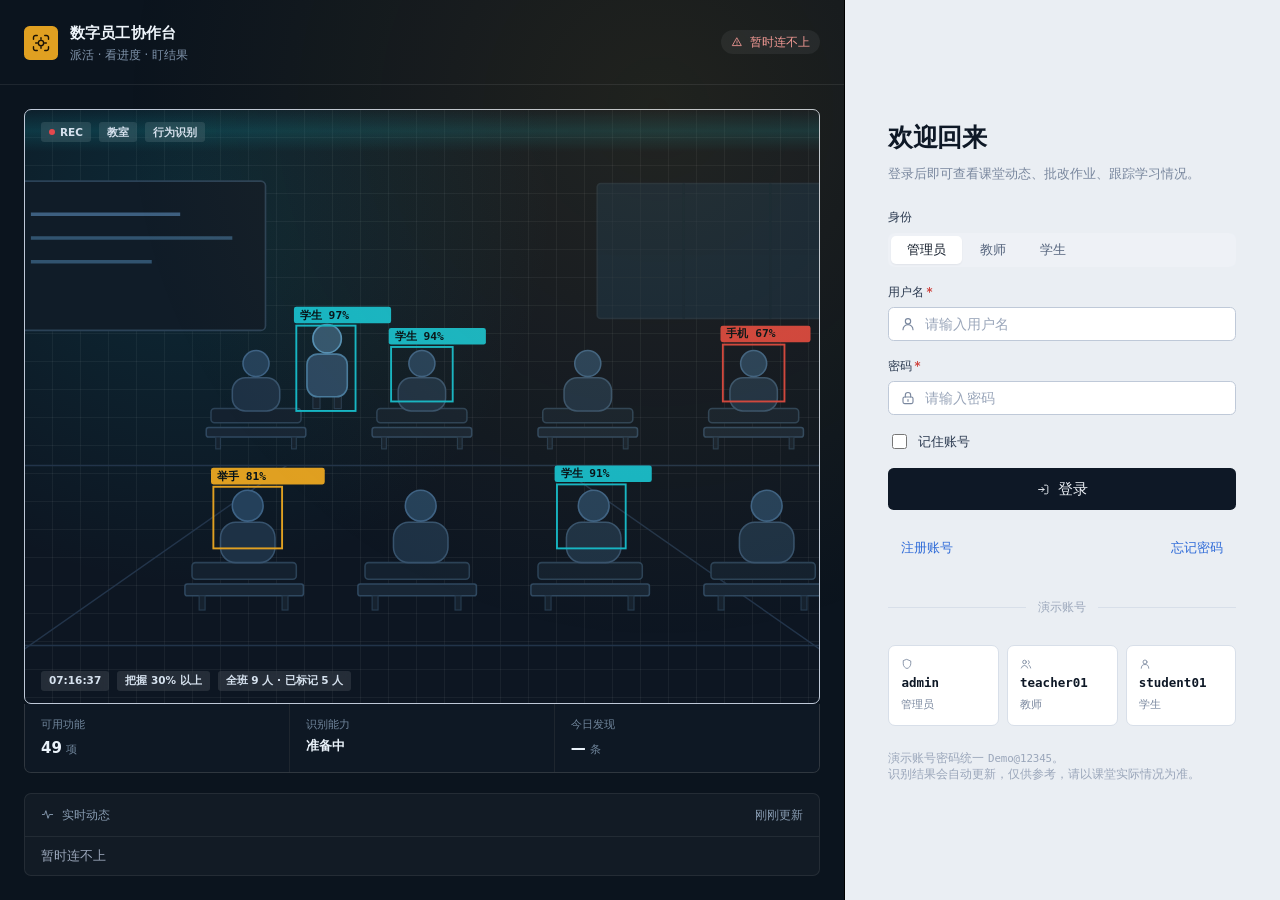
==== commit fd5e3e08: "chore(brand): 统一品牌为数字员工平台，界面术语「控制台」改「业务台」 先前从协作台进 /platform，侧栏仍写「智慧教育平台 · 课堂作业学情通知」，看着像另一个产品： - shel" ====
--- a/static/login.html
+++ b/static/login.html
@@ -3,12 +3,12 @@
 <head>
 <meta charset="utf-8">
 <meta name="viewport" content="width=device-width, initial-scale=1">
-<title>登录 · 智慧教育平台</title>
+<title>登录 · 数字员工平台</title>
 <script>
   /* 入口感知标题：从数字员工协作台被弹来时，标题也按数字员工呈现，避免误以为进错了系统。 */
   (function () {
     var n = new URLSearchParams(location.search).get("next");
-    if (!n || n.indexOf("/platform") !== 0) document.title = "登录 · 数字员工协作台 · EduAgent";
+    if (!n || n.indexOf("/platform") !== 0) document.title = "登录 · 数字员工协作台";
   })();
 </script>
 <link rel="icon" href="data:image/svg+xml,%3Csvg xmlns='http://www.w3.org/2000/svg' viewBox='0 0 32 32'%3E%3Crect width='32' height='32' rx='7' fill='%230e1826'/%3E%3Cpath d='M9 13V9h4M19 9h4v4M23 19v4h-4M13 23H9v-4' stroke='%23e0a021' stroke-width='2.4' fill='none' stroke-linecap='round'/%3E%3Ccircle cx='16' cy='16' r='2.6' fill='%23e0a021'/%3E%3C/svg%3E">
@@ -26,8 +26,8 @@
       <div class="pc-logo">
         <span class="mk" data-icon="scan"></span>
         <span>
-          <b>智慧教育平台</b>
-          <span>看课堂 · 批作业 · 查学情</span>
+          <b>数字员工平台</b>
+          <span data-brand-sub>看课堂 · 批作业 · 查学情</span>
         </span>
       </div>
       <span class="pc-state" id="pcState"><span data-icon="wifi"></span>连接中</span>
@@ -298,12 +298,15 @@
 
 /* ---- 入口感知：按来源页决定登录后的去向与品牌 ----
    从数字员工协作台（/、/workspace）被弹过来时，整页按数字员工的品牌呈现；
-   只有明确要去 /platform 时才显示智慧教育平台。 */
+   只有明确要去 /platform 时才显示业务台的品牌。 */
 const NEXT = new URLSearchParams(location.search).get("next");
 const GO_PLATFORM = !!NEXT && NEXT.indexOf("/platform") === 0;
 if (!GO_PLATFORM) {
   const brandName = document.querySelector(".pc-logo b");
   if (brandName) brandName.textContent = "数字员工协作台";
+  // 副标跟着换，否则名字是协作台、说明还在讲业务台
+  const brandSub = document.querySelector("[data-brand-sub]");
+  if (brandSub) brandSub.textContent = "派活 · 看进度 · 盯结果";
 }
 
 /* ---- 已登录直接进入 ---- */
